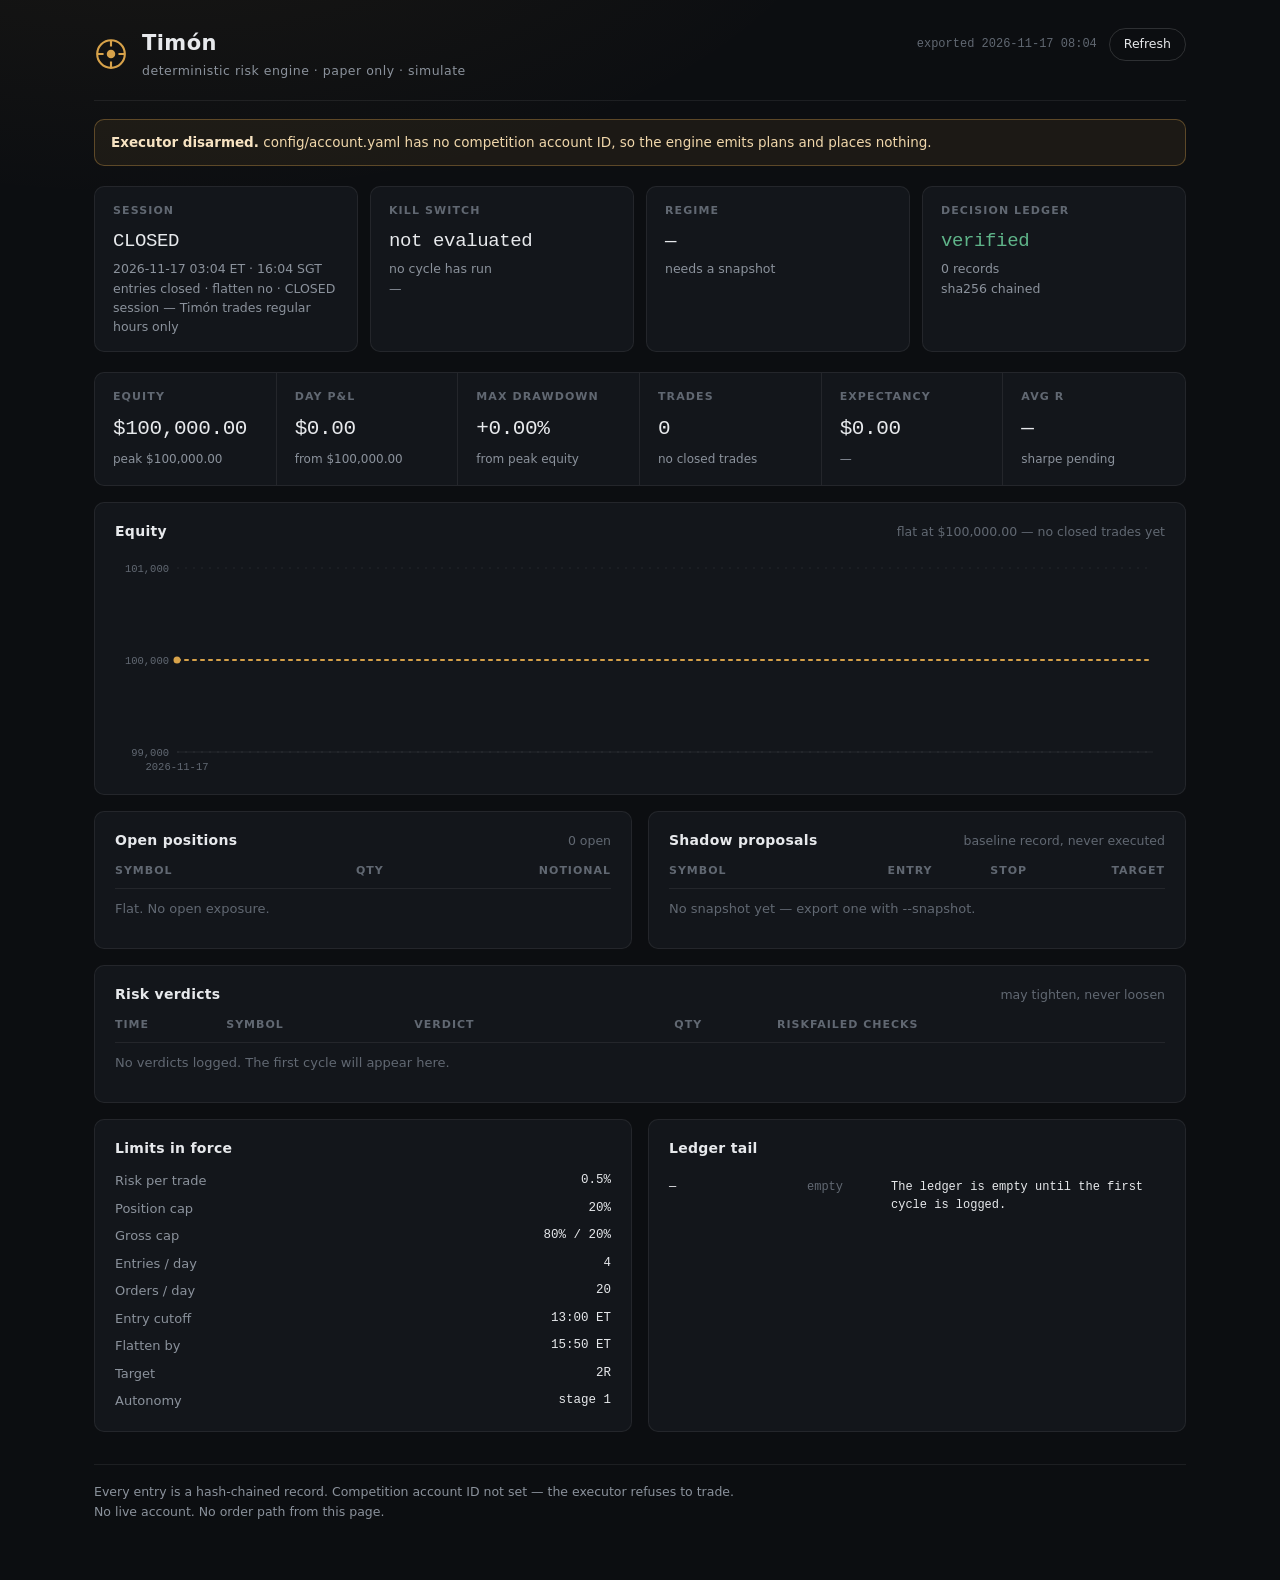
==== dashboard/index.html @ 1ca53831 "feat(dashboard): static ledger dashboard and export pipeline Read-only page over logs/decisions.json" ====
<!DOCTYPE html>
<html lang="en">
<head>
  <meta charset="utf-8">
  <meta name="viewport" content="width=device-width, initial-scale=1">
  <title>Timón · paper trading</title>
  <meta name="description" content="Deterministic risk engine and AI paper-trading agent team. Every order traces back to a logged verdict.">
  <link rel="icon" href="data:image/svg+xml,%3Csvg xmlns='http://www.w3.org/2000/svg' viewBox='0 0 32 32'%3E%3Ccircle cx='16' cy='16' r='13' fill='none' stroke='%23d7a24a' stroke-width='2'/%3E%3Ccircle cx='16' cy='16' r='4' fill='%23d7a24a'/%3E%3Cg stroke='%23d7a24a' stroke-width='2'%3E%3Cpath d='M16 3v6M16 23v6M3 16h6M23 16h6'/%3E%3C/g%3E%3C/svg%3E">
  <link rel="stylesheet" href="./styles.css">
</head>
<body>
  <header class="top">
    <div class="brand">
      <svg class="mark" viewBox="0 0 32 32" aria-hidden="true">
        <circle cx="16" cy="16" r="13" fill="none" stroke="currentColor" stroke-width="2"/>
        <circle cx="16" cy="16" r="4" fill="currentColor"/>
        <g stroke="currentColor" stroke-width="2">
          <path d="M16 3v6M16 23v6M3 16h6M23 16h6"/>
        </g>
      </svg>
      <div>
        <h1>Timón</h1>
        <p class="tagline">deterministic risk engine · paper only · SIMULATE</p>
      </div>
    </div>
    <div class="top-right">
      <span class="stamp" id="generated">—</span>
      <button class="refresh" id="refresh" type="button">Refresh</button>
    </div>
  </header>

  <div class="banner" id="disarmed" hidden>
    <strong>Executor disarmed.</strong>
    <span id="disarmed-reason"></span>
  </div>

  <section class="status" aria-label="Cycle status">
    <article class="tile">
      <h2>Session</h2>
      <p class="value" id="session-name">—</p>
      <p class="sub" id="session-clock">—</p>
      <p class="sub" id="session-rules">—</p>
    </article>
    <article class="tile">
      <h2>Kill switch</h2>
      <p class="value" id="kill-action">—</p>
      <p class="sub" id="kill-reasons">—</p>
      <p class="sub" id="kill-levels">—</p>
    </article>
    <article class="tile">
      <h2>Regime</h2>
      <p class="value" id="regime-name">—</p>
      <p class="sub" id="regime-evidence">—</p>
    </article>
    <article class="tile">
      <h2>Decision ledger</h2>
      <p class="value" id="ledger-state">—</p>
      <p class="sub" id="ledger-count">—</p>
      <p class="sub" id="ledger-hash">sha256 chained</p>
    </article>
  </section>

  <section class="kpis" aria-label="Performance">
    <div class="kpi"><h3>Equity</h3><p id="kpi-equity">—</p><span id="kpi-equity-sub">—</span></div>
    <div class="kpi"><h3>Day P&amp;L</h3><p id="kpi-day">—</p><span id="kpi-day-sub">—</span></div>
    <div class="kpi"><h3>Max drawdown</h3><p id="kpi-dd">—</p><span>from peak equity</span></div>
    <div class="kpi"><h3>Trades</h3><p id="kpi-trades">—</p><span id="kpi-winrate">—</span></div>
    <div class="kpi"><h3>Expectancy</h3><p id="kpi-exp">—</p><span id="kpi-avgwin">—</span></div>
    <div class="kpi"><h3>Avg R</h3><p id="kpi-r">—</p><span id="kpi-sharpe">—</span></div>
  </section>

  <section class="panel chart-panel" aria-labelledby="chart-title">
    <div class="panel-head">
      <h2 id="chart-title">Equity</h2>
      <p class="panel-note" id="chart-note"></p>
    </div>
    <div id="chart" class="chart"></div>
  </section>

  <div class="grid">
    <section class="panel" aria-labelledby="positions-title">
      <div class="panel-head">
        <h2 id="positions-title">Open positions</h2>
        <p class="panel-note" id="positions-note"></p>
      </div>
      <div class="table-wrap">
      <table>
        <thead><tr><th scope="col">Symbol</th><th scope="col" class="num">Qty</th><th scope="col" class="num">Notional</th></tr></thead>
        <tbody id="positions"></tbody>
      </table>
      </div>
    </section>

    <section class="panel" aria-labelledby="proposals-title">
      <div class="panel-head">
        <h2 id="proposals-title">Shadow proposals</h2>
        <p class="panel-note">baseline record, never executed</p>
      </div>
      <div class="table-wrap">
      <table>
        <thead><tr><th scope="col">Symbol</th><th scope="col" class="num">Entry</th><th scope="col" class="num">Stop</th><th scope="col" class="num">Target</th></tr></thead>
        <tbody id="proposals"></tbody>
      </table>
      </div>
    </section>
  </div>

  <section class="panel" aria-labelledby="verdicts-title">
    <div class="panel-head">
      <h2 id="verdicts-title">Risk verdicts</h2>
      <p class="panel-note">may tighten, never loosen</p>
    </div>
    <div class="table-wrap">
    <table class="wide">
      <thead>
        <tr><th scope="col">Time</th><th scope="col">Symbol</th><th scope="col">Verdict</th><th scope="col" class="num">Qty</th><th scope="col" class="num">Risk</th><th scope="col">Failed checks</th></tr>
      </thead>
      <tbody id="verdicts"></tbody>
    </table>
    </div>
  </section>

  <div class="grid">
    <section class="panel" aria-labelledby="limits-title">
      <div class="panel-head"><h2 id="limits-title">Limits in force</h2></div>
      <dl class="limits" id="limits"></dl>
    </section>

    <section class="panel" aria-labelledby="recent-title">
      <div class="panel-head"><h2 id="recent-title">Ledger tail</h2></div>
      <ol class="log" id="recent"></ol>
    </section>
  </div>

  <footer>
    <p>Every entry is a hash-chained record. <span id="footer-account">—</span></p>
    <p class="muted">No live account. No order path from this page.</p>
  </footer>

  <script src="./app.js" defer></script>
</body>
</html>
---- dashboard/styles.css ----
:root {
  color-scheme: dark;
  --bg: #0c0e11;
  --panel: #13161b;
  --panel-2: #171b21;
  --line: rgba(255, 255, 255, 0.07);
  --line-strong: rgba(255, 255, 255, 0.14);
  --text: #e7e9ec;
  --muted: #8b929c;
  --dim: #616872;
  --brass: #d7a24a;
  --up: #5fb489;
  --down: #cf7070;
  --warn: #d7a24a;
  --radius: 10px;
  --mono: ui-monospace, "SF Mono", "JetBrains Mono", Menlo, monospace;
  --sans: -apple-system, BlinkMacSystemFont, "Segoe UI", Inter, system-ui, sans-serif;
}

* { box-sizing: border-box; }

html, body { margin: 0; }

body {
  background:
    radial-gradient(1200px 600px at 12% -10%, rgba(215, 162, 74, 0.07), transparent 60%),
    var(--bg);
  color: var(--text);
  font-family: var(--sans);
  font-size: 15px;
  line-height: 1.5;
  padding: 28px clamp(16px, 4vw, 44px) 56px;
  max-width: 1180px;
  margin: 0 auto;
  -webkit-font-smoothing: antialiased;
}

h1, h2, h3 { margin: 0; font-weight: 600; letter-spacing: -0.01em; }

.top {
  display: flex;
  align-items: flex-start;
  justify-content: space-between;
  gap: 20px;
  padding-bottom: 20px;
  border-bottom: 1px solid var(--line);
}

.brand { display: flex; gap: 14px; align-items: center; }
.mark { width: 34px; height: 34px; color: var(--brass); flex: none; }
.brand h1 { font-size: 21px; letter-spacing: 0.02em; }
.tagline { margin: 2px 0 0; color: var(--muted); font-size: 12.5px; letter-spacing: 0.04em; text-transform: lowercase; }

.top-right { display: flex; align-items: center; gap: 12px; }
.stamp { color: var(--dim); font-family: var(--mono); font-size: 12px; }

.refresh {
  appearance: none;
  background: transparent;
  border: 1px solid var(--line-strong);
  color: var(--text);
  border-radius: 999px;
  padding: 6px 14px;
  font: inherit;
  font-size: 12.5px;
  cursor: pointer;
  transition: border-color 160ms ease, background 160ms ease;
}
.refresh:hover { border-color: var(--brass); background: rgba(215, 162, 74, 0.08); }
.refresh:focus-visible { outline: 2px solid var(--brass); outline-offset: 2px; }

.banner {
  margin-top: 18px;
  border: 1px solid rgba(215, 162, 74, 0.35);
  background: rgba(215, 162, 74, 0.08);
  border-radius: var(--radius);
  padding: 12px 16px;
  font-size: 13.5px;
  color: #f0d7ab;
}
.banner strong { color: #f7e3c2; }

.status {
  display: grid;
  grid-template-columns: repeat(auto-fit, minmax(min(230px, 100%), 1fr));
  gap: 12px;
  margin-top: 20px;
}

.tile {
  background: var(--panel);
  border: 1px solid var(--line);
  border-radius: var(--radius);
  padding: 16px 18px 14px;
}
.tile h2 {
  font-size: 11px;
  letter-spacing: 0.1em;
  text-transform: uppercase;
  color: var(--dim);
  font-weight: 600;
}
.tile .value {
  margin: 8px 0 4px;
  font-family: var(--mono);
  font-size: 19px;
  letter-spacing: -0.02em;
}
.tile .sub { margin: 2px 0 0; color: var(--muted); font-size: 12.5px; }

.kpis {
  display: grid;
  grid-template-columns: repeat(auto-fit, minmax(min(150px, 100%), 1fr));
  gap: 0;
  margin-top: 20px;
  border: 1px solid var(--line);
  border-radius: var(--radius);
  overflow: hidden;
  background: var(--panel);
}
.kpi { padding: 16px 18px; border-right: 1px solid var(--line); }
.kpi:last-child { border-right: 0; }
.kpi h3 {
  font-size: 11px;
  letter-spacing: 0.1em;
  text-transform: uppercase;
  color: var(--dim);
  font-weight: 600;
}
.kpi p {
  margin: 8px 0 2px;
  font-family: var(--mono);
  font-size: 21px;
  font-variant-numeric: tabular-nums;
  letter-spacing: -0.02em;
}
.kpi span { color: var(--muted); font-size: 12px; }

.panel {
  background: var(--panel);
  border: 1px solid var(--line);
  border-radius: var(--radius);
  padding: 18px 20px 20px;
  margin-top: 16px;
}
.panel-head {
  display: flex;
  align-items: baseline;
  justify-content: space-between;
  gap: 12px;
  margin-bottom: 12px;
}
.panel-head h2 { font-size: 14px; letter-spacing: 0.02em; }
.panel-note { margin: 0; color: var(--dim); font-size: 12.5px; }

.grid {
  display: grid;
  grid-template-columns: repeat(auto-fit, minmax(min(340px, 100%), 1fr));
  gap: 16px;
}
.grid .panel { margin-top: 16px; }

.chart { width: 100%; height: 220px; }
.chart svg { display: block; width: 100%; height: 100%; overflow: visible; }
.chart .axis { stroke: var(--line); stroke-width: 1; }
.chart .gridline { stroke: var(--line); stroke-dasharray: 2 6; }
.chart .line { fill: none; stroke: var(--brass); stroke-width: 2; stroke-linejoin: round; stroke-linecap: round; }
.chart .area { fill: url(#fill); }
.chart .dot { fill: var(--brass); }
.chart text { fill: var(--dim); font-family: var(--mono); font-size: 10.5px; }

.table-wrap { overflow-x: auto; -webkit-overflow-scrolling: touch; }
.table-wrap table.wide { min-width: 540px; }

table { width: 100%; border-collapse: collapse; font-size: 13.5px; }
thead th {
  text-align: left;
  font-size: 11px;
  letter-spacing: 0.09em;
  text-transform: uppercase;
  color: var(--dim);
  font-weight: 600;
  padding: 0 0 8px;
  border-bottom: 1px solid var(--line);
}
tbody td { padding: 10px 0; border-bottom: 1px solid var(--line); font-family: var(--mono); font-size: 12.5px; }
tbody tr:last-child td { border-bottom: 0; }
.num { text-align: right; font-variant-numeric: tabular-nums; }
td .sym { color: var(--text); font-family: var(--sans); font-weight: 600; letter-spacing: 0.02em; }
td.empty, .empty { color: var(--dim); font-family: var(--sans); font-size: 13px; }

.pill {
  display: inline-block;
  padding: 2px 9px;
  border-radius: 999px;
  font-family: var(--sans);
  font-size: 11.5px;
  letter-spacing: 0.03em;
  border: 1px solid var(--line-strong);
  color: var(--text);
}
.pill.ok { color: var(--up); border-color: rgba(95, 180, 137, 0.4); background: rgba(95, 180, 137, 0.08); }
.pill.bad { color: var(--down); border-color: rgba(207, 112, 112, 0.4); background: rgba(207, 112, 112, 0.08); }
.pill.warn { color: var(--warn); border-color: rgba(215, 162, 74, 0.4); background: rgba(215, 162, 74, 0.08); }

.up { color: var(--up); }
.down { color: var(--down); }
.muted { color: var(--muted); }

.limits { display: grid; grid-template-columns: 1fr auto; gap: 8px 16px; margin: 0; font-size: 13px; }
.limits dt { color: var(--muted); }
.limits dd { margin: 0; text-align: right; font-family: var(--mono); font-size: 12.5px; }

.log { list-style: none; margin: 0; padding: 0; font-family: var(--mono); font-size: 12px; }
.log li {
  display: grid;
  grid-template-columns: 128px 74px 1fr;
  gap: 10px;
  padding: 7px 0;
  border-bottom: 1px solid var(--line);
  color: var(--muted);
}
.log li:last-child { border-bottom: 0; }
.log li:first-child { color: var(--text); }
.log .type { color: var(--dim); }

footer {
  margin-top: 32px;
  padding-top: 16px;
  border-top: 1px solid var(--line);
  color: var(--muted);
  font-size: 12.5px;
}
footer p { margin: 2px 0; }

@media (max-width: 640px) {
  body { padding-top: 20px; }
  .top { flex-direction: column; align-items: flex-start; }
  .kpi { border-right: 0; border-bottom: 1px solid var(--line); }
  .kpi:last-child { border-bottom: 0; }
  .log li { grid-template-columns: 96px 1fr; }
  .log .type { display: none; }
}

@media (prefers-reduced-motion: reduce) {
  * { animation: none !important; transition: none !important; }
}
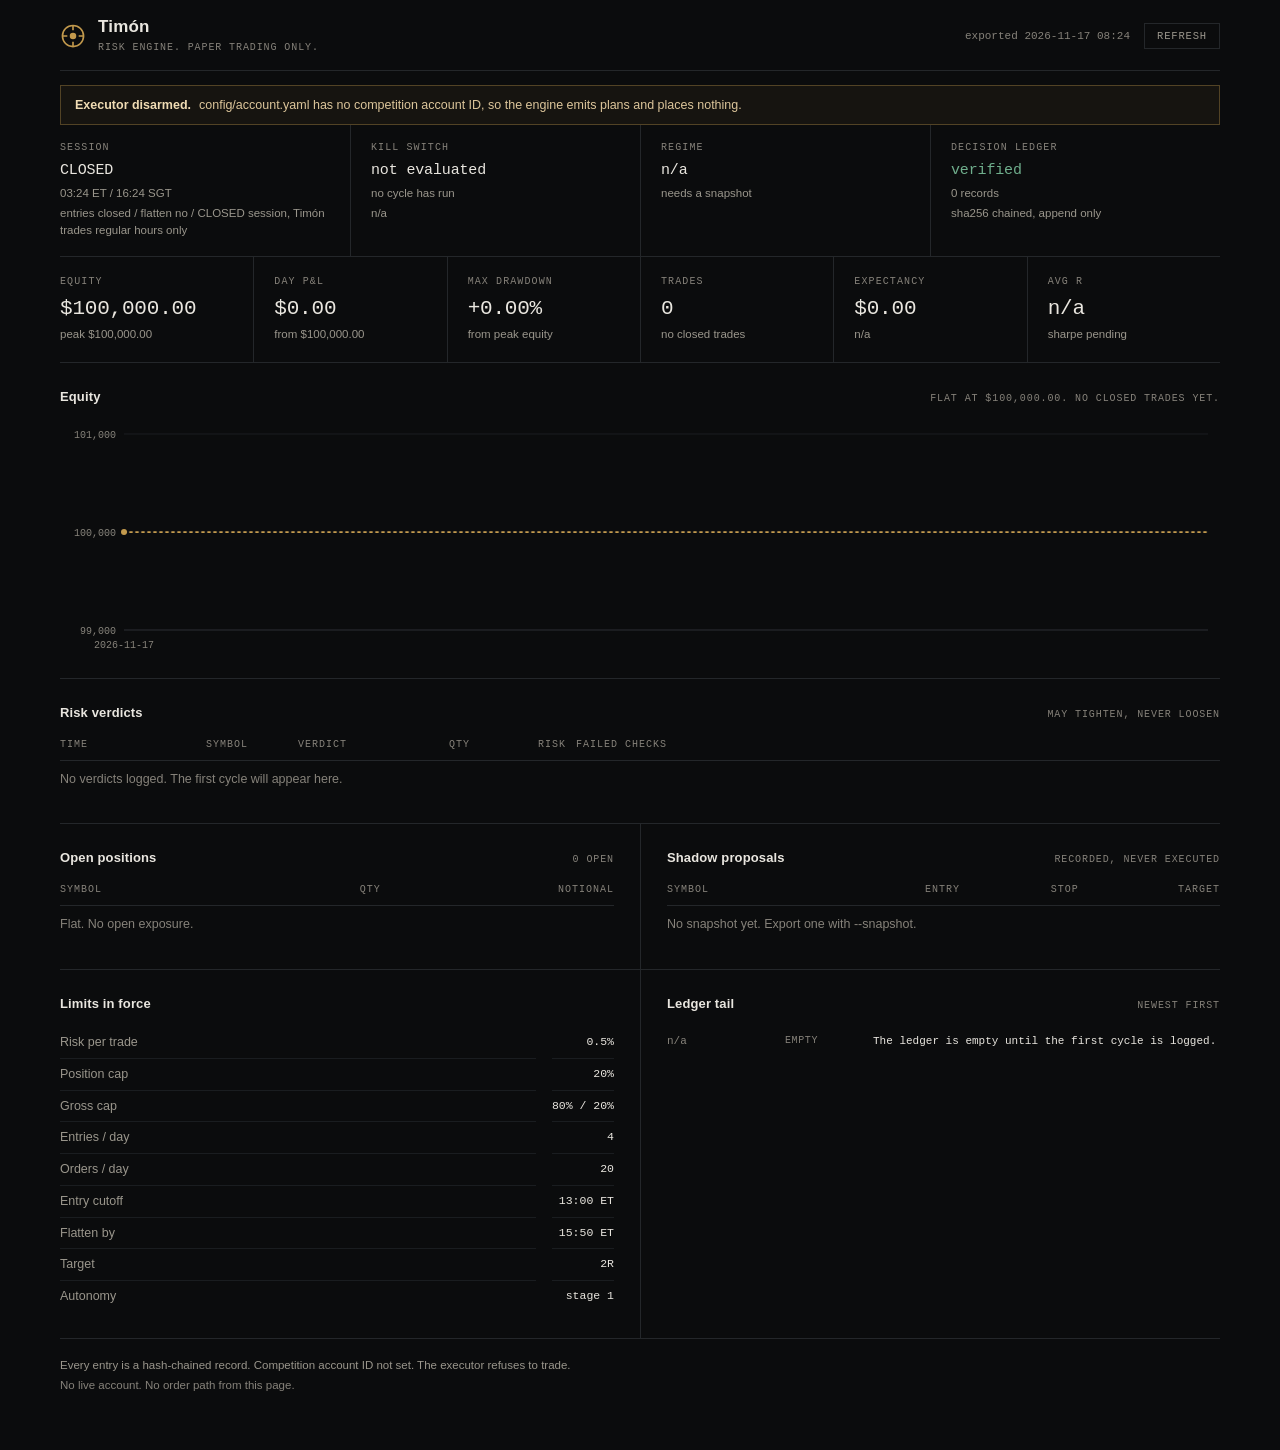
==== commit deb819d2: "feat(dashboard): instrument-panel redesign and Vercel deploy Ruled sections instead of cards, mono n" ====
--- a/dashboard/index.html
+++ b/dashboard/index.html
@@ -3,13 +3,14 @@
 <head>
   <meta charset="utf-8">
   <meta name="viewport" content="width=device-width, initial-scale=1">
+  <meta name="theme-color" content="#0b0c0d">
   <title>Timón · paper trading</title>
   <meta name="description" content="Deterministic risk engine and AI paper-trading agent team. Every order traces back to a logged verdict.">
-  <link rel="icon" href="data:image/svg+xml,%3Csvg xmlns='http://www.w3.org/2000/svg' viewBox='0 0 32 32'%3E%3Ccircle cx='16' cy='16' r='13' fill='none' stroke='%23d7a24a' stroke-width='2'/%3E%3Ccircle cx='16' cy='16' r='4' fill='%23d7a24a'/%3E%3Cg stroke='%23d7a24a' stroke-width='2'%3E%3Cpath d='M16 3v6M16 23v6M3 16h6M23 16h6'/%3E%3C/g%3E%3C/svg%3E">
+  <link rel="icon" href="data:image/svg+xml,%3Csvg xmlns='http://www.w3.org/2000/svg' viewBox='0 0 32 32'%3E%3Ccircle cx='16' cy='16' r='13' fill='none' stroke='%23c39a4d' stroke-width='2'/%3E%3Ccircle cx='16' cy='16' r='4' fill='%23c39a4d'/%3E%3Cg stroke='%23c39a4d' stroke-width='2'%3E%3Cpath d='M16 3v6M16 23v6M3 16h6M23 16h6'/%3E%3C/g%3E%3C/svg%3E">
   <link rel="stylesheet" href="./styles.css">
 </head>
 <body>
-  <header class="top">
+  <header class="bar">
     <div class="brand">
       <svg class="mark" viewBox="0 0 32 32" aria-hidden="true">
         <circle cx="16" cy="16" r="13" fill="none" stroke="currentColor" stroke-width="2"/>
@@ -20,121 +21,128 @@
       </svg>
       <div>
         <h1>Timón</h1>
-        <p class="tagline">deterministic risk engine · paper only · SIMULATE</p>
+        <p class="sub">Risk engine. Paper trading only.</p>
       </div>
     </div>
-    <div class="top-right">
-      <span class="stamp" id="generated">—</span>
-      <button class="refresh" id="refresh" type="button">Refresh</button>
+    <div class="bar-right">
+      <span class="stamp" id="generated">loading</span>
+      <button class="btn" id="refresh" type="button">Refresh</button>
     </div>
   </header>
 
-  <div class="banner" id="disarmed" hidden>
+  <div class="notice bad" id="error" role="alert" hidden>
+    <span id="error-text"></span>
+    <button class="btn small" id="retry" type="button">Retry</button>
+  </div>
+
+  <div class="notice" id="disarmed" hidden>
     <strong>Executor disarmed.</strong>
     <span id="disarmed-reason"></span>
   </div>
 
-  <section class="status" aria-label="Cycle status">
-    <article class="tile">
-      <h2>Session</h2>
-      <p class="value" id="session-name">—</p>
-      <p class="sub" id="session-clock">—</p>
-      <p class="sub" id="session-rules">—</p>
-    </article>
-    <article class="tile">
-      <h2>Kill switch</h2>
-      <p class="value" id="kill-action">—</p>
-      <p class="sub" id="kill-reasons">—</p>
-      <p class="sub" id="kill-levels">—</p>
-    </article>
-    <article class="tile">
-      <h2>Regime</h2>
-      <p class="value" id="regime-name">—</p>
-      <p class="sub" id="regime-evidence">—</p>
-    </article>
-    <article class="tile">
-      <h2>Decision ledger</h2>
-      <p class="value" id="ledger-state">—</p>
-      <p class="sub" id="ledger-count">—</p>
-      <p class="sub" id="ledger-hash">sha256 chained</p>
-    </article>
-  </section>
-
-  <section class="kpis" aria-label="Performance">
-    <div class="kpi"><h3>Equity</h3><p id="kpi-equity">—</p><span id="kpi-equity-sub">—</span></div>
-    <div class="kpi"><h3>Day P&amp;L</h3><p id="kpi-day">—</p><span id="kpi-day-sub">—</span></div>
-    <div class="kpi"><h3>Max drawdown</h3><p id="kpi-dd">—</p><span>from peak equity</span></div>
-    <div class="kpi"><h3>Trades</h3><p id="kpi-trades">—</p><span id="kpi-winrate">—</span></div>
-    <div class="kpi"><h3>Expectancy</h3><p id="kpi-exp">—</p><span id="kpi-avgwin">—</span></div>
-    <div class="kpi"><h3>Avg R</h3><p id="kpi-r">—</p><span id="kpi-sharpe">—</span></div>
-  </section>
-
-  <section class="panel chart-panel" aria-labelledby="chart-title">
-    <div class="panel-head">
-      <h2 id="chart-title">Equity</h2>
-      <p class="panel-note" id="chart-note"></p>
-    </div>
-    <div id="chart" class="chart"></div>
-  </section>
-
-  <div class="grid">
-    <section class="panel" aria-labelledby="positions-title">
-      <div class="panel-head">
-        <h2 id="positions-title">Open positions</h2>
-        <p class="panel-note" id="positions-note"></p>
+  <main>
+    <section class="strip" aria-label="Cycle state">
+      <div class="cell">
+        <p class="lbl">Session</p>
+        <p class="val" id="session-name">n/a</p>
+        <p class="sub" id="session-clock">n/a</p>
+        <p class="sub" id="session-rules">n/a</p>
       </div>
-      <div class="table-wrap">
-      <table>
-        <thead><tr><th scope="col">Symbol</th><th scope="col" class="num">Qty</th><th scope="col" class="num">Notional</th></tr></thead>
-        <tbody id="positions"></tbody>
-      </table>
+      <div class="cell">
+        <p class="lbl">Kill switch</p>
+        <p class="val" id="kill-action">n/a</p>
+        <p class="sub" id="kill-reasons">n/a</p>
+        <p class="sub" id="kill-levels">n/a</p>
+      </div>
+      <div class="cell">
+        <p class="lbl">Regime</p>
+        <p class="val" id="regime-name">n/a</p>
+        <p class="sub" id="regime-evidence">n/a</p>
+      </div>
+      <div class="cell">
+        <p class="lbl">Decision ledger</p>
+        <p class="val" id="ledger-state">n/a</p>
+        <p class="sub" id="ledger-count">n/a</p>
+        <p class="sub">sha256 chained, append only</p>
       </div>
     </section>
 
-    <section class="panel" aria-labelledby="proposals-title">
-      <div class="panel-head">
-        <h2 id="proposals-title">Shadow proposals</h2>
-        <p class="panel-note">baseline record, never executed</p>
+    <section class="strip kpis" aria-label="Performance">
+      <div class="cell"><p class="lbl">Equity</p><p class="val big" id="kpi-equity">n/a</p><span class="sub" id="kpi-equity-sub">n/a</span></div>
+      <div class="cell"><p class="lbl">Day P&amp;L</p><p class="val big" id="kpi-day">n/a</p><span class="sub" id="kpi-day-sub">n/a</span></div>
+      <div class="cell"><p class="lbl">Max drawdown</p><p class="val big" id="kpi-dd">n/a</p><span class="sub">from peak equity</span></div>
+      <div class="cell"><p class="lbl">Trades</p><p class="val big" id="kpi-trades">n/a</p><span class="sub" id="kpi-winrate">n/a</span></div>
+      <div class="cell"><p class="lbl">Expectancy</p><p class="val big" id="kpi-exp">n/a</p><span class="sub" id="kpi-avgwin">n/a</span></div>
+      <div class="cell"><p class="lbl">Avg R</p><p class="val big" id="kpi-r">n/a</p><span class="sub" id="kpi-sharpe">n/a</span></div>
+    </section>
+
+    <section class="block" aria-labelledby="chart-title">
+      <div class="head">
+        <h2 id="chart-title">Equity</h2>
+        <p class="note" id="chart-note"></p>
+      </div>
+      <div id="chart" class="chart"></div>
+    </section>
+
+    <section class="block" aria-labelledby="verdicts-title">
+      <div class="head">
+        <h2 id="verdicts-title">Risk verdicts</h2>
+        <p class="note">may tighten, never loosen</p>
       </div>
       <div class="table-wrap">
-      <table>
-        <thead><tr><th scope="col">Symbol</th><th scope="col" class="num">Entry</th><th scope="col" class="num">Stop</th><th scope="col" class="num">Target</th></tr></thead>
-        <tbody id="proposals"></tbody>
-      </table>
+        <table class="wide">
+          <thead>
+            <tr><th scope="col">Time</th><th scope="col">Symbol</th><th scope="col">Verdict</th><th scope="col" class="num">Qty</th><th scope="col" class="num">Risk</th><th scope="col">Failed checks</th></tr>
+          </thead>
+          <tbody id="verdicts"></tbody>
+        </table>
       </div>
     </section>
-  </div>
 
-  <section class="panel" aria-labelledby="verdicts-title">
-    <div class="panel-head">
-      <h2 id="verdicts-title">Risk verdicts</h2>
-      <p class="panel-note">may tighten, never loosen</p>
+    <div class="pair">
+      <section aria-labelledby="positions-title">
+        <div class="head">
+          <h2 id="positions-title">Open positions</h2>
+          <p class="note" id="positions-note"></p>
+        </div>
+        <div class="table-wrap">
+          <table>
+            <thead><tr><th scope="col">Symbol</th><th scope="col" class="num">Qty</th><th scope="col" class="num">Notional</th></tr></thead>
+            <tbody id="positions"></tbody>
+          </table>
+        </div>
+      </section>
+
+      <section aria-labelledby="proposals-title">
+        <div class="head">
+          <h2 id="proposals-title">Shadow proposals</h2>
+          <p class="note">recorded, never executed</p>
+        </div>
+        <div class="table-wrap">
+          <table>
+            <thead><tr><th scope="col">Symbol</th><th scope="col" class="num">Entry</th><th scope="col" class="num">Stop</th><th scope="col" class="num">Target</th></tr></thead>
+            <tbody id="proposals"></tbody>
+          </table>
+        </div>
+      </section>
     </div>
-    <div class="table-wrap">
-    <table class="wide">
-      <thead>
-        <tr><th scope="col">Time</th><th scope="col">Symbol</th><th scope="col">Verdict</th><th scope="col" class="num">Qty</th><th scope="col" class="num">Risk</th><th scope="col">Failed checks</th></tr>
-      </thead>
-      <tbody id="verdicts"></tbody>
-    </table>
+
+    <div class="pair">
+      <section aria-labelledby="limits-title">
+        <div class="head"><h2 id="limits-title">Limits in force</h2></div>
+        <dl class="limits" id="limits"></dl>
+      </section>
+
+      <section aria-labelledby="recent-title">
+        <div class="head"><h2 id="recent-title">Ledger tail</h2><p class="note">newest first</p></div>
+        <ol class="log" id="recent"></ol>
+      </section>
     </div>
-  </section>
-
-  <div class="grid">
-    <section class="panel" aria-labelledby="limits-title">
-      <div class="panel-head"><h2 id="limits-title">Limits in force</h2></div>
-      <dl class="limits" id="limits"></dl>
-    </section>
-
-    <section class="panel" aria-labelledby="recent-title">
-      <div class="panel-head"><h2 id="recent-title">Ledger tail</h2></div>
-      <ol class="log" id="recent"></ol>
-    </section>
-  </div>
+  </main>
 
   <footer>
-    <p>Every entry is a hash-chained record. <span id="footer-account">—</span></p>
-    <p class="muted">No live account. No order path from this page.</p>
+    <p>Every entry is a hash-chained record. <span id="footer-account">n/a</span></p>
+    <p class="faint">No live account. No order path from this page.</p>
   </footer>
 
   <script src="./app.js" defer></script>
--- a/dashboard/styles.css
+++ b/dashboard/styles.css
@@ -1,20 +1,16 @@
 :root {
   color-scheme: dark;
-  --bg: #0c0e11;
-  --panel: #13161b;
-  --panel-2: #171b21;
-  --line: rgba(255, 255, 255, 0.07);
-  --line-strong: rgba(255, 255, 255, 0.14);
-  --text: #e7e9ec;
-  --muted: #8b929c;
-  --dim: #616872;
-  --brass: #d7a24a;
-  --up: #5fb489;
-  --down: #cf7070;
-  --warn: #d7a24a;
-  --radius: 10px;
-  --mono: ui-monospace, "SF Mono", "JetBrains Mono", Menlo, monospace;
-  --sans: -apple-system, BlinkMacSystemFont, "Segoe UI", Inter, system-ui, sans-serif;
+  --bg: #0b0c0d;
+  --ink: #e9e6df;
+  --muted: #9a968c;
+  --faint: #86827a;
+  --rule: #24272a;
+  --rule-soft: #1a1d20;
+  --accent: #c39a4d;
+  --up: #6fae8c;
+  --down: #c57b74;
+  --mono: "SF Mono", ui-monospace, Menlo, Consolas, monospace;
+  --sans: "Helvetica Neue", Helvetica, Arial, system-ui, sans-serif;
 }
 
 * { box-sizing: border-box; }
@@ -22,224 +18,329 @@
 html, body { margin: 0; }
 
 body {
-  background:
-    radial-gradient(1200px 600px at 12% -10%, rgba(215, 162, 74, 0.07), transparent 60%),
-    var(--bg);
-  color: var(--text);
+  background: var(--bg);
+  color: var(--ink);
   font-family: var(--sans);
-  font-size: 15px;
+  font-size: 14px;
   line-height: 1.5;
-  padding: 28px clamp(16px, 4vw, 44px) 56px;
-  max-width: 1180px;
+  max-width: 1240px;
   margin: 0 auto;
+  padding: 0 clamp(14px, 3.2vw, 40px) 56px;
   -webkit-font-smoothing: antialiased;
-}
-
-h1, h2, h3 { margin: 0; font-weight: 600; letter-spacing: -0.01em; }
-
-.top {
+  text-rendering: optimizeLegibility;
+}
+
+h1, h2, h3 { margin: 0; font-weight: 600; letter-spacing: 0; }
+
+p { margin: 0; }
+
+.num, .val, .stamp, .lbl, .note, td, .limits dd { font-variant-numeric: tabular-nums; }
+
+/* header */
+
+.bar {
   display: flex;
-  align-items: flex-start;
+  align-items: center;
   justify-content: space-between;
   gap: 20px;
-  padding-bottom: 20px;
-  border-bottom: 1px solid var(--line);
-}
-
-.brand { display: flex; gap: 14px; align-items: center; }
-.mark { width: 34px; height: 34px; color: var(--brass); flex: none; }
-.brand h1 { font-size: 21px; letter-spacing: 0.02em; }
-.tagline { margin: 2px 0 0; color: var(--muted); font-size: 12.5px; letter-spacing: 0.04em; text-transform: lowercase; }
-
-.top-right { display: flex; align-items: center; gap: 12px; }
-.stamp { color: var(--dim); font-family: var(--mono); font-size: 12px; }
-
-.refresh {
+  padding: 18px 0 15px;
+  border-bottom: 1px solid var(--rule);
+}
+
+.brand { display: flex; gap: 12px; align-items: center; min-width: 0; }
+.brand > div { min-width: 0; }
+.mark { width: 26px; height: 26px; color: var(--accent); flex: none; }
+.brand h1 { font-size: 17px; letter-spacing: 0.01em; line-height: 1.1; }
+.bar .sub {
+  margin-top: 3px;
+  font-family: var(--mono);
+  font-size: 10px;
+  letter-spacing: 0.09em;
+  text-transform: uppercase;
+  color: var(--faint);
+  white-space: nowrap;
+  overflow: hidden;
+  text-overflow: ellipsis;
+}
+
+.bar-right { display: flex; align-items: center; gap: 14px; flex: none; }
+.stamp { color: var(--faint); font-family: var(--mono); font-size: 11px; }
+
+.btn {
   appearance: none;
   background: transparent;
-  border: 1px solid var(--line-strong);
-  color: var(--text);
-  border-radius: 999px;
-  padding: 6px 14px;
-  font: inherit;
+  border: 1px solid var(--rule);
+  border-radius: 0;
+  color: var(--muted);
+  font-family: var(--mono);
+  font-size: 10.5px;
+  letter-spacing: 0.08em;
+  text-transform: uppercase;
+  padding: 6px 12px;
+  cursor: pointer;
+  transition: border-color 140ms ease, color 140ms ease;
+}
+.btn:hover { border-color: var(--accent); color: var(--ink); }
+.btn:active { transform: translateY(1px); }
+.btn:focus-visible { outline: 2px solid var(--accent); outline-offset: 2px; }
+.btn.small { padding: 3px 9px; font-size: 10px; }
+
+.notice {
+  display: flex;
+  align-items: baseline;
+  gap: 8px;
+  flex-wrap: wrap;
+  margin-top: 14px;
+  padding: 10px 14px;
+  border: 1px solid rgba(195, 154, 77, 0.35);
+  background: rgba(195, 154, 77, 0.06);
+  color: #ddc69b;
   font-size: 12.5px;
-  cursor: pointer;
-  transition: border-color 160ms ease, background 160ms ease;
-}
-.refresh:hover { border-color: var(--brass); background: rgba(215, 162, 74, 0.08); }
-.refresh:focus-visible { outline: 2px solid var(--brass); outline-offset: 2px; }
-
-.banner {
-  margin-top: 18px;
-  border: 1px solid rgba(215, 162, 74, 0.35);
-  background: rgba(215, 162, 74, 0.08);
-  border-radius: var(--radius);
-  padding: 12px 16px;
-  font-size: 13.5px;
-  color: #f0d7ab;
-}
-.banner strong { color: #f7e3c2; }
-
-.status {
+  line-height: 1.45;
+}
+.notice strong { color: #f0dcb4; font-weight: 600; }
+.notice.bad { border-color: rgba(197, 123, 116, 0.45); background: rgba(197, 123, 116, 0.07); color: #e4b3ae; }
+.notice[hidden] { display: none; }
+
+/* ruled strips */
+
+.strip {
   display: grid;
-  grid-template-columns: repeat(auto-fit, minmax(min(230px, 100%), 1fr));
-  gap: 12px;
-  margin-top: 20px;
-}
-
-.tile {
-  background: var(--panel);
-  border: 1px solid var(--line);
-  border-radius: var(--radius);
-  padding: 16px 18px 14px;
-}
-.tile h2 {
-  font-size: 11px;
-  letter-spacing: 0.1em;
-  text-transform: uppercase;
-  color: var(--dim);
-  font-weight: 600;
-}
-.tile .value {
-  margin: 8px 0 4px;
-  font-family: var(--mono);
-  font-size: 19px;
-  letter-spacing: -0.02em;
-}
-.tile .sub { margin: 2px 0 0; color: var(--muted); font-size: 12.5px; }
-
-.kpis {
-  display: grid;
-  grid-template-columns: repeat(auto-fit, minmax(min(150px, 100%), 1fr));
-  gap: 0;
-  margin-top: 20px;
-  border: 1px solid var(--line);
-  border-radius: var(--radius);
-  overflow: hidden;
-  background: var(--panel);
-}
-.kpi { padding: 16px 18px; border-right: 1px solid var(--line); }
-.kpi:last-child { border-right: 0; }
-.kpi h3 {
-  font-size: 11px;
-  letter-spacing: 0.1em;
-  text-transform: uppercase;
-  color: var(--dim);
-  font-weight: 600;
-}
-.kpi p {
-  margin: 8px 0 2px;
-  font-family: var(--mono);
-  font-size: 21px;
-  font-variant-numeric: tabular-nums;
-  letter-spacing: -0.02em;
-}
-.kpi span { color: var(--muted); font-size: 12px; }
-
-.panel {
-  background: var(--panel);
-  border: 1px solid var(--line);
-  border-radius: var(--radius);
-  padding: 18px 20px 20px;
-  margin-top: 16px;
-}
-.panel-head {
+  grid-template-columns: repeat(4, minmax(0, 1fr));
+  border-bottom: 1px solid var(--rule);
+}
+
+.cell {
+  min-width: 0;
+  padding: 15px 20px 17px;
+  border-left: 1px solid var(--rule);
+}
+.cell:first-child { border-left: 0; padding-left: 0; }
+.cell:last-child { padding-right: 0; }
+
+.lbl {
+  font-family: var(--mono);
+  font-size: 10px;
+  letter-spacing: 0.11em;
+  text-transform: uppercase;
+  color: var(--faint);
+  margin-bottom: 7px;
+}
+
+.val {
+  font-family: var(--mono);
+  font-size: 15px;
+  letter-spacing: -0.01em;
+  color: var(--ink);
+  line-height: 1.25;
+  overflow-wrap: anywhere;
+}
+.val.big { font-size: 21px; }
+
+.strip .sub {
+  display: block;
+  margin-top: 4px;
+  font-family: var(--sans);
+  font-size: 11.5px;
+  line-height: 1.45;
+  color: var(--muted);
+  overflow-wrap: anywhere;
+}
+
+.kpis { grid-template-columns: repeat(6, minmax(0, 1fr)); }
+.kpis .cell { padding-top: 17px; padding-bottom: 19px; }
+
+/* sections */
+
+.block {
+  padding: 24px 0 26px;
+  border-bottom: 1px solid var(--rule);
+}
+
+.head {
   display: flex;
   align-items: baseline;
   justify-content: space-between;
-  gap: 12px;
-  margin-bottom: 12px;
-}
-.panel-head h2 { font-size: 14px; letter-spacing: 0.02em; }
-.panel-note { margin: 0; color: var(--dim); font-size: 12.5px; }
-
-.grid {
+  gap: 16px;
+  margin-bottom: 14px;
+}
+.head h2 { font-size: 13px; letter-spacing: 0.01em; }
+.note {
+  font-family: var(--mono);
+  font-size: 10px;
+  letter-spacing: 0.09em;
+  text-transform: uppercase;
+  color: var(--faint);
+  text-align: right;
+}
+
+.pair {
   display: grid;
-  grid-template-columns: repeat(auto-fit, minmax(min(340px, 100%), 1fr));
-  gap: 16px;
-}
-.grid .panel { margin-top: 16px; }
-
-.chart { width: 100%; height: 220px; }
+  grid-template-columns: repeat(2, minmax(0, 1fr));
+  border-bottom: 1px solid var(--rule);
+}
+.pair > section { min-width: 0; padding: 24px 0 26px; }
+.pair > section:first-child { padding-right: 26px; }
+.pair > section + section { border-left: 1px solid var(--rule); padding-left: 26px; }
+
+/* chart */
+
+.chart { width: 100%; height: 232px; }
 .chart svg { display: block; width: 100%; height: 100%; overflow: visible; }
-.chart .axis { stroke: var(--line); stroke-width: 1; }
-.chart .gridline { stroke: var(--line); stroke-dasharray: 2 6; }
-.chart .line { fill: none; stroke: var(--brass); stroke-width: 2; stroke-linejoin: round; stroke-linecap: round; }
-.chart .area { fill: url(#fill); }
-.chart .dot { fill: var(--brass); }
-.chart text { fill: var(--dim); font-family: var(--mono); font-size: 10.5px; }
+.chart .axis { stroke: var(--rule); stroke-width: 1; }
+.chart .gridline { stroke: var(--rule-soft); stroke-width: 1; }
+.chart .line { fill: none; stroke: var(--accent); stroke-width: 1.75; stroke-linejoin: round; stroke-linecap: round; }
+.chart .area { fill: rgba(195, 154, 77, 0.08); stroke: none; }
+.chart .dot { fill: var(--accent); }
+.chart text { fill: var(--faint); font-family: var(--mono); font-size: 10px; }
+.chart .empty { color: var(--faint); font-size: 13px; padding: 84px 0; text-align: center; }
+
+/* tables */
 
 .table-wrap { overflow-x: auto; -webkit-overflow-scrolling: touch; }
-.table-wrap table.wide { min-width: 540px; }
-
-table { width: 100%; border-collapse: collapse; font-size: 13.5px; }
+.table-wrap table.wide { min-width: 560px; }
+table.wide th:nth-child(1) { width: 146px; }
+table.wide th:nth-child(2) { width: 92px; }
+table.wide th:nth-child(3) { width: 108px; }
+table.wide th:nth-child(4) { width: 74px; }
+table.wide th:nth-child(5) { width: 96px; }
+
+table { width: 100%; border-collapse: collapse; font-size: 12px; }
 thead th {
   text-align: left;
-  font-size: 11px;
-  letter-spacing: 0.09em;
-  text-transform: uppercase;
-  color: var(--dim);
-  font-weight: 600;
-  padding: 0 0 8px;
-  border-bottom: 1px solid var(--line);
-}
-tbody td { padding: 10px 0; border-bottom: 1px solid var(--line); font-family: var(--mono); font-size: 12.5px; }
+  font-family: var(--mono);
+  font-size: 10px;
+  letter-spacing: 0.1em;
+  text-transform: uppercase;
+  color: var(--faint);
+  font-weight: 400;
+  padding: 0 10px 8px 0;
+  border-bottom: 1px solid var(--rule);
+  white-space: nowrap;
+}
+thead th:last-child { padding-right: 0; }
+tbody td {
+  padding: 9px 10px 9px 0;
+  border-bottom: 1px solid var(--rule-soft);
+  font-family: var(--mono);
+  font-size: 11.5px;
+  color: var(--muted);
+  vertical-align: baseline;
+}
+tbody td:last-child { padding-right: 0; }
 tbody tr:last-child td { border-bottom: 0; }
-.num { text-align: right; font-variant-numeric: tabular-nums; }
-td .sym { color: var(--text); font-family: var(--sans); font-weight: 600; letter-spacing: 0.02em; }
-td.empty, .empty { color: var(--dim); font-family: var(--sans); font-size: 13px; }
-
-.pill {
+.num { text-align: right; }
+td .sym { color: var(--ink); font-family: var(--sans); font-size: 12.5px; font-weight: 600; letter-spacing: 0.01em; }
+td.empty, .empty { color: var(--faint); font-family: var(--sans); font-size: 12.5px; }
+
+.tag {
   display: inline-block;
-  padding: 2px 9px;
-  border-radius: 999px;
-  font-family: var(--sans);
-  font-size: 11.5px;
-  letter-spacing: 0.03em;
-  border: 1px solid var(--line-strong);
-  color: var(--text);
-}
-.pill.ok { color: var(--up); border-color: rgba(95, 180, 137, 0.4); background: rgba(95, 180, 137, 0.08); }
-.pill.bad { color: var(--down); border-color: rgba(207, 112, 112, 0.4); background: rgba(207, 112, 112, 0.08); }
-.pill.warn { color: var(--warn); border-color: rgba(215, 162, 74, 0.4); background: rgba(215, 162, 74, 0.08); }
+  border: 1px solid currentColor;
+  border-radius: 0;
+  padding: 1px 6px;
+  font-family: var(--mono);
+  font-size: 9.5px;
+  letter-spacing: 0.07em;
+  line-height: 1.5;
+  color: var(--muted);
+}
+.tag.ok { color: var(--up); }
+.tag.bad { color: var(--down); }
+.tag.warn { color: var(--accent); }
 
 .up { color: var(--up); }
 .down { color: var(--down); }
 .muted { color: var(--muted); }
-
-.limits { display: grid; grid-template-columns: 1fr auto; gap: 8px 16px; margin: 0; font-size: 13px; }
-.limits dt { color: var(--muted); }
-.limits dd { margin: 0; text-align: right; font-family: var(--mono); font-size: 12.5px; }
-
-.log { list-style: none; margin: 0; padding: 0; font-family: var(--mono); font-size: 12px; }
+.faint { color: var(--faint); }
+
+/* limits */
+
+.limits {
+  display: grid;
+  grid-template-columns: minmax(0, 1fr) auto;
+  column-gap: 16px;
+  margin: 0;
+  font-size: 12.5px;
+}
+.limits dt {
+  padding: 6px 0;
+  border-bottom: 1px solid var(--rule-soft);
+  color: var(--muted);
+  min-width: 0;
+}
+.limits dd {
+  margin: 0;
+  padding: 6px 0;
+  border-bottom: 1px solid var(--rule-soft);
+  text-align: right;
+  font-family: var(--mono);
+  font-size: 11.5px;
+  color: var(--ink);
+  white-space: nowrap;
+}
+.limits dt:nth-last-of-type(1), .limits dd:nth-last-of-type(1) { border-bottom: 0; }
+
+/* ledger log */
+
+.log { list-style: none; margin: 0; padding: 0; font-family: var(--mono); font-size: 11px; }
 .log li {
   display: grid;
-  grid-template-columns: 128px 74px 1fr;
+  grid-template-columns: 108px 78px minmax(0, 1fr);
   gap: 10px;
-  padding: 7px 0;
-  border-bottom: 1px solid var(--line);
+  padding: 6px 0;
+  border-bottom: 1px solid var(--rule-soft);
   color: var(--muted);
 }
 .log li:last-child { border-bottom: 0; }
-.log li:first-child { color: var(--text); }
-.log .type { color: var(--dim); }
+.log li > span:first-child { color: var(--faint); }
+.log li:first-child { color: var(--ink); }
+.log .type { color: var(--faint); text-transform: uppercase; font-size: 10px; letter-spacing: 0.06em; }
 
 footer {
-  margin-top: 32px;
-  padding-top: 16px;
-  border-top: 1px solid var(--line);
-  color: var(--muted);
-  font-size: 12.5px;
-}
-footer p { margin: 2px 0; }
-
-@media (max-width: 640px) {
-  body { padding-top: 20px; }
-  .top { flex-direction: column; align-items: flex-start; }
-  .kpi { border-right: 0; border-bottom: 1px solid var(--line); }
-  .kpi:last-child { border-bottom: 0; }
-  .log li { grid-template-columns: 96px 1fr; }
+  padding-top: 18px;
+  color: var(--muted);
+  font-size: 11.5px;
+}
+footer p + p { margin-top: 3px; }
+
+/* mobile */
+
+@media (max-width: 860px) {
+  .kpis { grid-template-columns: repeat(3, minmax(0, 1fr)); }
+  .kpis .cell:nth-child(3n + 1) { border-left: 0; padding-left: 0; }
+  .kpis .cell:nth-child(n + 4) { border-top: 1px solid var(--rule); }
+  .kpis .cell:nth-child(3n) { padding-right: 0; }
+}
+
+@media (max-width: 720px) {
+  .strip { grid-template-columns: repeat(2, minmax(0, 1fr)); }
+  .cell { padding: 14px 16px 16px; }
+  .cell:nth-child(odd) { border-left: 0; padding-left: 0; }
+  .cell:nth-child(even) { padding-right: 0; }
+  .cell:nth-child(n + 3) { border-top: 1px solid var(--rule); }
+  .kpis .cell:nth-child(2n) { padding-right: 0; }
+  .kpis .cell:nth-child(2n + 1) { border-left: 0; padding-left: 0; }
+  .pair { grid-template-columns: 1fr; }
+  .pair > section:first-child { padding-right: 0; }
+  .pair > section + section { border-left: 0; border-top: 1px solid var(--rule); padding-left: 0; }
+  .head { flex-direction: column; align-items: flex-start; gap: 4px; }
+  .note { text-align: left; }
+  .log li { grid-template-columns: 108px minmax(0, 1fr); gap: 8px; }
   .log .type { display: none; }
+  .chart { height: 190px; }
+}
+
+@media (max-width: 460px) {
+  .bar { flex-direction: column; align-items: flex-start; gap: 10px; }
+  .bar-right { width: 100%; justify-content: space-between; }
+  .bar .sub { white-space: normal; }
+  .kpis { grid-template-columns: repeat(2, minmax(0, 1fr)); }
+  .kpis .cell { padding: 13px 14px 15px; }
+  .kpis .cell:nth-child(2n + 1) { border-left: 0; padding-left: 0; }
+  .kpis .cell:nth-child(2n) { padding-right: 0; }
+  .kpis .cell:nth-child(n + 3) { border-top: 1px solid var(--rule); }
+  .kpis .cell:nth-child(3) { padding-left: 0; }
+  .val.big { font-size: 18px; }
 }
 
 @media (prefers-reduced-motion: reduce) {
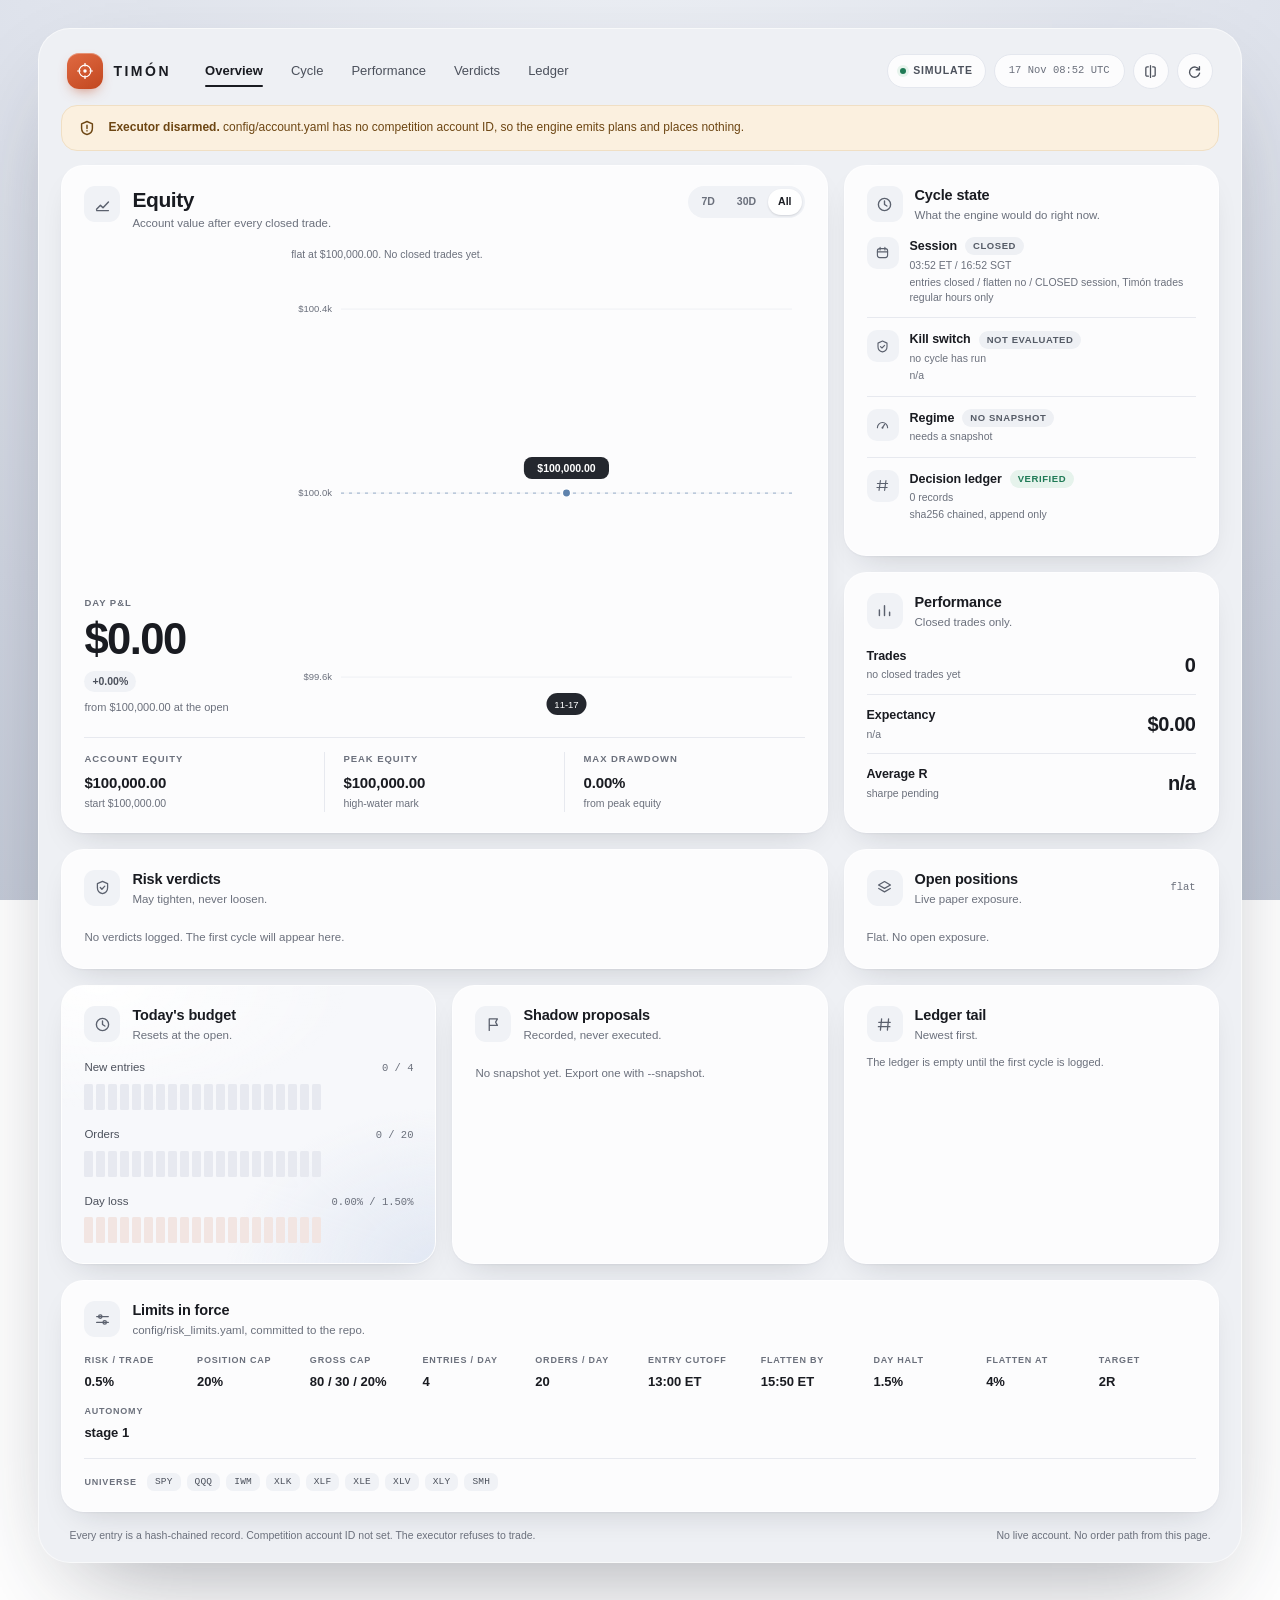
==== commit c37f144d: "feat(dashboard): light card redesign Replace the instrument panel with a quiet light layout: lavende" ====
--- a/dashboard/index.html
+++ b/dashboard/index.html
@@ -3,147 +3,310 @@
 <head>
   <meta charset="utf-8">
   <meta name="viewport" content="width=device-width, initial-scale=1">
-  <meta name="theme-color" content="#0b0c0d">
+  <meta name="theme-color" content="#d3d7e2">
   <title>Timón · paper trading</title>
   <meta name="description" content="Deterministic risk engine and AI paper-trading agent team. Every order traces back to a logged verdict.">
-  <link rel="icon" href="data:image/svg+xml,%3Csvg xmlns='http://www.w3.org/2000/svg' viewBox='0 0 32 32'%3E%3Ccircle cx='16' cy='16' r='13' fill='none' stroke='%23c39a4d' stroke-width='2'/%3E%3Ccircle cx='16' cy='16' r='4' fill='%23c39a4d'/%3E%3Cg stroke='%23c39a4d' stroke-width='2'%3E%3Cpath d='M16 3v6M16 23v6M3 16h6M23 16h6'/%3E%3C/g%3E%3C/svg%3E">
+  <link rel="icon" href="data:image/svg+xml,%3Csvg xmlns='http://www.w3.org/2000/svg' viewBox='0 0 32 32'%3E%3Crect width='32' height='32' rx='9' fill='%23cf5a32'/%3E%3Cg stroke='%23fff' stroke-width='1.8' fill='none'%3E%3Ccircle cx='16' cy='16' r='8.5'/%3E%3Cpath d='M16 4.5v5M16 22.5v5M4.5 16h5M22.5 16h5'/%3E%3C/g%3E%3Ccircle cx='16' cy='16' r='2.5' fill='%23fff'/%3E%3C/svg%3E">
   <link rel="stylesheet" href="./styles.css">
 </head>
 <body>
-  <header class="bar">
-    <div class="brand">
-      <svg class="mark" viewBox="0 0 32 32" aria-hidden="true">
-        <circle cx="16" cy="16" r="13" fill="none" stroke="currentColor" stroke-width="2"/>
-        <circle cx="16" cy="16" r="4" fill="currentColor"/>
-        <g stroke="currentColor" stroke-width="2">
-          <path d="M16 3v6M16 23v6M3 16h6M23 16h6"/>
-        </g>
-      </svg>
-      <div>
-        <h1>Timón</h1>
-        <p class="sub">Risk engine. Paper trading only.</p>
+  <div class="page">
+    <div class="shell">
+      <header class="topbar">
+        <a class="brand" href="./" aria-label="Timón overview">
+          <span class="brand-mark" aria-hidden="true">
+            <svg viewBox="0 0 32 32">
+              <circle cx="16" cy="16" r="8.5" fill="none" stroke="currentColor" stroke-width="1.8"/>
+              <path d="M16 4.5v5M16 22.5v5M4.5 16h5M22.5 16h5" fill="none" stroke="currentColor" stroke-width="1.8"/>
+              <circle cx="16" cy="16" r="2.5" fill="currentColor"/>
+            </svg>
+          </span>
+          <span class="brand-name">Timón</span>
+        </a>
+
+        <nav class="nav" aria-label="Sections">
+          <a href="#equity" class="is-active" aria-current="page">Overview</a>
+          <a href="#cycle">Cycle</a>
+          <a href="#performance">Performance</a>
+          <a href="#verdicts">Verdicts</a>
+          <a href="#ledger">Ledger</a>
+        </nav>
+
+        <div class="topbar-tools">
+          <span class="env-pill"><span class="env-dot" aria-hidden="true"></span>Simulate</span>
+          <span class="stamp" id="generated" aria-live="polite">loading</span>
+          <a class="icon-btn" href="./data.json" target="_blank" rel="noopener" aria-label="Open raw data.json" title="Open raw data.json">
+            <svg viewBox="0 0 20 20" aria-hidden="true"><path d="M7.5 4.5H6A1.5 1.5 0 0 0 4.5 6v8A1.5 1.5 0 0 0 6 15.5h1.5M12.5 4.5H14A1.5 1.5 0 0 1 15.5 6v8a1.5 1.5 0 0 1-1.5 1.5h-1.5M10 3v14" fill="none" stroke="currentColor" stroke-width="1.5" stroke-linecap="round"/></svg>
+          </a>
+          <button class="icon-btn" id="refresh" type="button" aria-label="Refresh data" title="Refresh data">
+            <svg viewBox="0 0 20 20" aria-hidden="true"><path d="M15.5 8A6 6 0 1 0 16 12" fill="none" stroke="currentColor" stroke-width="1.6" stroke-linecap="round"/><path d="M15.8 4.2V8h-3.8" fill="none" stroke="currentColor" stroke-width="1.6" stroke-linecap="round" stroke-linejoin="round"/></svg>
+          </button>
+        </div>
+      </header>
+
+      <div class="notice bad" id="error" role="alert" hidden>
+        <span class="notice-icon" aria-hidden="true">
+          <svg viewBox="0 0 20 20"><circle cx="10" cy="10" r="7.2" fill="none" stroke="currentColor" stroke-width="1.6"/><path d="M10 6v4.5M10 13.4v.2" fill="none" stroke="currentColor" stroke-width="1.7" stroke-linecap="round"/></svg>
+        </span>
+        <p id="error-text"></p>
+        <button class="pill-btn" id="retry" type="button">Retry</button>
       </div>
+
+      <div class="notice warn" id="disarmed" hidden>
+        <span class="notice-icon" aria-hidden="true">
+          <svg viewBox="0 0 20 20"><path d="M10 2.8 16 5.5v4.7c0 3.6-2.5 6.2-6 7-3.5-.8-6-3.4-6-7V5.5z" fill="none" stroke="currentColor" stroke-width="1.6" stroke-linejoin="round"/><path d="M10 7v3.6M10 13.1v.1" fill="none" stroke="currentColor" stroke-width="1.6" stroke-linecap="round"/></svg>
+        </span>
+        <p><strong>Executor disarmed.</strong> <span id="disarmed-reason"></span></p>
+      </div>
+
+      <main class="grid">
+        <section class="card hero" id="equity" aria-labelledby="equity-title">
+          <div class="card-head">
+            <span class="tile" aria-hidden="true">
+              <svg viewBox="0 0 20 20"><path d="M3 15.5 7.6 11l3 2.8L17 7" fill="none" stroke="currentColor" stroke-width="1.7" stroke-linecap="round" stroke-linejoin="round"/><path d="M3 17.2h14" fill="none" stroke="currentColor" stroke-width="1.5" stroke-linecap="round"/></svg>
+            </span>
+            <div class="card-title">
+              <h2 id="equity-title">Equity</h2>
+              <p>Account value after every closed trade.</p>
+            </div>
+            <div class="seg" role="group" aria-label="Chart range">
+              <button type="button" data-range="7" aria-pressed="false">7D</button>
+              <button type="button" data-range="30" aria-pressed="false">30D</button>
+              <button type="button" data-range="all" aria-pressed="true">All</button>
+            </div>
+          </div>
+
+          <div class="hero-body">
+            <div class="hero-figure">
+              <p class="label">Day P&amp;L</p>
+              <p class="figure" id="kpi-day">n/a</p>
+              <p class="figure-sub"><span class="delta" id="kpi-day-pct">n/a</span><span id="kpi-day-sub">n/a</span></p>
+            </div>
+            <div class="hero-chart">
+              <p class="chart-note" id="chart-note"></p>
+              <div id="chart" class="chart"></div>
+            </div>
+          </div>
+
+          <div class="hero-foot">
+            <div class="stat">
+              <p class="label">Account equity</p>
+              <p class="stat-val" id="kpi-equity">n/a</p>
+              <p class="stat-sub" id="kpi-equity-sub">n/a</p>
+            </div>
+            <div class="stat">
+              <p class="label">Peak equity</p>
+              <p class="stat-val" id="kpi-peak">n/a</p>
+              <p class="stat-sub">high-water mark</p>
+            </div>
+            <div class="stat">
+              <p class="label">Max drawdown</p>
+              <p class="stat-val" id="kpi-dd">n/a</p>
+              <p class="stat-sub">from peak equity</p>
+            </div>
+          </div>
+        </section>
+
+        <div class="rail">
+          <section class="card cycle" id="cycle" aria-labelledby="cycle-title">
+            <div class="card-head">
+              <span class="tile" aria-hidden="true">
+                <svg viewBox="0 0 20 20"><circle cx="10" cy="10" r="7.2" fill="none" stroke="currentColor" stroke-width="1.6"/><path d="M10 5.8V10l2.8 1.8" fill="none" stroke="currentColor" stroke-width="1.6" stroke-linecap="round" stroke-linejoin="round"/></svg>
+              </span>
+              <div class="card-title">
+                <h2 id="cycle-title">Cycle state</h2>
+                <p>What the engine would do right now.</p>
+              </div>
+            </div>
+
+            <ul class="rows">
+              <li>
+                <span class="tile sm" aria-hidden="true">
+                  <svg viewBox="0 0 20 20"><rect x="3.2" y="4.8" width="13.6" height="12" rx="3" fill="none" stroke="currentColor" stroke-width="1.5"/><path d="M6.8 3v3.6M13.2 3v3.6M3.2 9.2h13.6" fill="none" stroke="currentColor" stroke-width="1.5" stroke-linecap="round"/></svg>
+                </span>
+                <div class="row-copy">
+                  <div class="row-line"><span class="row-name">Session</span><span class="pill" id="session-name">n/a</span></div>
+                  <p class="row-sub" id="session-clock">n/a</p>
+                  <p class="row-sub" id="session-rules">n/a</p>
+                </div>
+              </li>
+              <li>
+                <span class="tile sm" aria-hidden="true">
+                  <svg viewBox="0 0 20 20"><path d="M10 2.8 16 5.5v4.7c0 3.6-2.5 6.2-6 7-3.5-.8-6-3.4-6-7V5.5z" fill="none" stroke="currentColor" stroke-width="1.5" stroke-linejoin="round"/><path d="M7.3 10.1 9.3 12l3.5-3.6" fill="none" stroke="currentColor" stroke-width="1.5" stroke-linecap="round" stroke-linejoin="round"/></svg>
+                </span>
+                <div class="row-copy">
+                  <div class="row-line"><span class="row-name">Kill switch</span><span class="pill" id="kill-action">n/a</span></div>
+                  <p class="row-sub" id="kill-reasons">n/a</p>
+                  <p class="row-sub" id="kill-levels">n/a</p>
+                </div>
+              </li>
+              <li>
+                <span class="tile sm" aria-hidden="true">
+                  <svg viewBox="0 0 20 20"><path d="M3.2 14.2a6.8 6.8 0 0 1 13.6 0" fill="none" stroke="currentColor" stroke-width="1.5" stroke-linecap="round"/><path d="M10 14.2 12.8 9.8" fill="none" stroke="currentColor" stroke-width="1.5" stroke-linecap="round"/><circle cx="10" cy="14.2" r="1.3" fill="currentColor"/></svg>
+                </span>
+                <div class="row-copy">
+                  <div class="row-line"><span class="row-name">Regime</span><span class="pill" id="regime-name">n/a</span></div>
+                  <p class="row-sub" id="regime-evidence">n/a</p>
+                </div>
+              </li>
+              <li>
+                <span class="tile sm" aria-hidden="true">
+                  <svg viewBox="0 0 20 20"><path d="M7.2 3.4 5.4 16.6M14.6 3.4l-1.8 13.2M3.2 7.4h13.6M2.6 12.6h13.6" fill="none" stroke="currentColor" stroke-width="1.5" stroke-linecap="round"/></svg>
+                </span>
+                <div class="row-copy">
+                  <div class="row-line"><span class="row-name">Decision ledger</span><span class="pill" id="ledger-state">n/a</span></div>
+                  <p class="row-sub" id="ledger-count">n/a</p>
+                  <p class="row-sub">sha256 chained, append only</p>
+                </div>
+              </li>
+            </ul>
+          </section>
+
+          <section class="card perf" id="performance" aria-labelledby="perf-title">
+            <div class="card-head">
+              <span class="tile" aria-hidden="true">
+                <svg viewBox="0 0 20 20"><path d="M4 16V9.5M10 16V4.5M16 16v-4" fill="none" stroke="currentColor" stroke-width="1.7" stroke-linecap="round"/></svg>
+              </span>
+              <div class="card-title">
+                <h2 id="perf-title">Performance</h2>
+                <p>Closed trades only.</p>
+              </div>
+            </div>
+
+            <div class="perf-rows">
+              <div class="perf-row">
+                <div><p class="row-name">Trades</p><p class="row-sub" id="kpi-winrate">n/a</p></div>
+                <p class="perf-val" id="kpi-trades">n/a</p>
+              </div>
+              <div class="perf-row">
+                <div><p class="row-name">Expectancy</p><p class="row-sub" id="kpi-avgwin">n/a</p></div>
+                <p class="perf-val" id="kpi-exp">n/a</p>
+              </div>
+              <div class="perf-row">
+                <div><p class="row-name">Average R</p><p class="row-sub" id="kpi-sharpe">n/a</p></div>
+                <p class="perf-val" id="kpi-r">n/a</p>
+              </div>
+            </div>
+          </section>
+        </div>
+
+        <section class="card verdicts" id="verdicts" aria-labelledby="verdicts-title">
+          <div class="card-head">
+            <span class="tile" aria-hidden="true">
+              <svg viewBox="0 0 20 20"><path d="M10 2.8 16 5.5v4.7c0 3.6-2.5 6.2-6 7-3.5-.8-6-3.4-6-7V5.5z" fill="none" stroke="currentColor" stroke-width="1.5" stroke-linejoin="round"/><path d="M7.4 10 9.3 12l3.4-3.6" fill="none" stroke="currentColor" stroke-width="1.5" stroke-linecap="round" stroke-linejoin="round"/></svg>
+            </span>
+            <div class="card-title">
+              <h2 id="verdicts-title">Risk verdicts</h2>
+              <p>May tighten, never loosen.</p>
+            </div>
+          </div>
+          <div class="table-wrap">
+            <table class="wide">
+              <thead>
+                <tr><th scope="col">Time</th><th scope="col">Symbol</th><th scope="col">Verdict</th><th scope="col" class="num">Qty</th><th scope="col" class="num">Risk</th><th scope="col">Failed checks</th></tr>
+              </thead>
+              <tbody id="verdicts-body"></tbody>
+            </table>
+          </div>
+        </section>
+
+        <section class="card positions" aria-labelledby="positions-title">
+          <div class="card-head">
+            <span class="tile" aria-hidden="true">
+              <svg viewBox="0 0 20 20"><path d="M10 3 17 7l-7 4-7-4z" fill="none" stroke="currentColor" stroke-width="1.5" stroke-linejoin="round"/><path d="m3.2 11.2 6.8 3.9 6.8-3.9" fill="none" stroke="currentColor" stroke-width="1.5" stroke-linecap="round" stroke-linejoin="round"/></svg>
+            </span>
+            <div class="card-title">
+              <h2 id="positions-title">Open positions</h2>
+              <p>Live paper exposure.</p>
+            </div>
+            <span class="head-note" id="positions-note"></span>
+          </div>
+          <div class="table-wrap">
+            <table>
+              <thead><tr><th scope="col">Symbol</th><th scope="col" class="num">Qty</th><th scope="col" class="num">Notional</th></tr></thead>
+              <tbody id="positions"></tbody>
+            </table>
+          </div>
+        </section>
+
+        <section class="card budget" aria-labelledby="budget-title">
+          <div class="card-head">
+            <span class="tile" aria-hidden="true">
+              <svg viewBox="0 0 20 20"><circle cx="10" cy="10" r="7.2" fill="none" stroke="currentColor" stroke-width="1.6"/><path d="M10 5.8V10l2.8 1.8" fill="none" stroke="currentColor" stroke-width="1.6" stroke-linecap="round" stroke-linejoin="round"/></svg>
+            </span>
+            <div class="card-title">
+              <h2 id="budget-title">Today's budget</h2>
+              <p>Resets at the open.</p>
+            </div>
+          </div>
+          <div class="meters">
+            <div class="meter">
+              <div class="meter-top"><span class="meter-name">New entries</span><span class="meter-val" id="budget-entries-val">n/a</span></div>
+              <div class="ticks" id="budget-entries-ticks" aria-hidden="true"></div>
+            </div>
+            <div class="meter">
+              <div class="meter-top"><span class="meter-name">Orders</span><span class="meter-val" id="budget-orders-val">n/a</span></div>
+              <div class="ticks" id="budget-orders-ticks" aria-hidden="true"></div>
+            </div>
+            <div class="meter">
+              <div class="meter-top"><span class="meter-name">Day loss</span><span class="meter-val" id="budget-loss-val">n/a</span></div>
+              <div class="ticks" id="budget-loss-ticks" aria-hidden="true"></div>
+            </div>
+          </div>
+        </section>
+
+        <section class="card proposals" aria-labelledby="proposals-title">
+          <div class="card-head">
+            <span class="tile" aria-hidden="true">
+              <svg viewBox="0 0 20 20"><path d="M5 17V3.4h9.6l-2.1 3.8 2.1 3.8H5" fill="none" stroke="currentColor" stroke-width="1.5" stroke-linecap="round" stroke-linejoin="round"/></svg>
+            </span>
+            <div class="card-title">
+              <h2 id="proposals-title">Shadow proposals</h2>
+              <p>Recorded, never executed.</p>
+            </div>
+          </div>
+          <div class="table-wrap">
+            <table>
+              <thead><tr><th scope="col">Symbol</th><th scope="col" class="num">Entry</th><th scope="col" class="num">Stop</th><th scope="col" class="num">Target</th></tr></thead>
+              <tbody id="proposals"></tbody>
+            </table>
+          </div>
+        </section>
+
+        <section class="card ledger" id="ledger" aria-labelledby="ledger-title">
+          <div class="card-head">
+            <span class="tile" aria-hidden="true">
+              <svg viewBox="0 0 20 20"><path d="M6.6 3.4 5.2 16.6M14.8 3.4l-1.4 13.2M3.2 7.4h13.6M2.8 12.6h13.6" fill="none" stroke="currentColor" stroke-width="1.5" stroke-linecap="round"/></svg>
+            </span>
+            <div class="card-title">
+              <h2 id="ledger-title">Ledger tail</h2>
+              <p>Newest first.</p>
+            </div>
+          </div>
+          <ol class="log" id="recent"></ol>
+        </section>
+
+        <section class="card limits" aria-labelledby="limits-title">
+          <div class="card-head">
+            <span class="tile" aria-hidden="true">
+              <svg viewBox="0 0 20 20"><path d="M3.2 6.6h13.6M3.2 13.4h13.6" fill="none" stroke="currentColor" stroke-width="1.6" stroke-linecap="round"/><circle cx="7.4" cy="6.6" r="2" fill="none" stroke="currentColor" stroke-width="1.5"/><circle cx="12.6" cy="13.4" r="2" fill="none" stroke="currentColor" stroke-width="1.5"/></svg>
+            </span>
+            <div class="card-title">
+              <h2 id="limits-title">Limits in force</h2>
+              <p>config/risk_limits.yaml, committed to the repo.</p>
+            </div>
+          </div>
+          <dl class="limit-grid" id="limits"></dl>
+          <div class="universe" id="universe"></div>
+        </section>
+      </main>
+
+      <footer>
+        <p>Every entry is a hash-chained record. <span id="footer-account">n/a</span></p>
+        <p>No live account. No order path from this page.</p>
+      </footer>
     </div>
-    <div class="bar-right">
-      <span class="stamp" id="generated">loading</span>
-      <button class="btn" id="refresh" type="button">Refresh</button>
-    </div>
-  </header>
-
-  <div class="notice bad" id="error" role="alert" hidden>
-    <span id="error-text"></span>
-    <button class="btn small" id="retry" type="button">Retry</button>
   </div>
-
-  <div class="notice" id="disarmed" hidden>
-    <strong>Executor disarmed.</strong>
-    <span id="disarmed-reason"></span>
-  </div>
-
-  <main>
-    <section class="strip" aria-label="Cycle state">
-      <div class="cell">
-        <p class="lbl">Session</p>
-        <p class="val" id="session-name">n/a</p>
-        <p class="sub" id="session-clock">n/a</p>
-        <p class="sub" id="session-rules">n/a</p>
-      </div>
-      <div class="cell">
-        <p class="lbl">Kill switch</p>
-        <p class="val" id="kill-action">n/a</p>
-        <p class="sub" id="kill-reasons">n/a</p>
-        <p class="sub" id="kill-levels">n/a</p>
-      </div>
-      <div class="cell">
-        <p class="lbl">Regime</p>
-        <p class="val" id="regime-name">n/a</p>
-        <p class="sub" id="regime-evidence">n/a</p>
-      </div>
-      <div class="cell">
-        <p class="lbl">Decision ledger</p>
-        <p class="val" id="ledger-state">n/a</p>
-        <p class="sub" id="ledger-count">n/a</p>
-        <p class="sub">sha256 chained, append only</p>
-      </div>
-    </section>
-
-    <section class="strip kpis" aria-label="Performance">
-      <div class="cell"><p class="lbl">Equity</p><p class="val big" id="kpi-equity">n/a</p><span class="sub" id="kpi-equity-sub">n/a</span></div>
-      <div class="cell"><p class="lbl">Day P&amp;L</p><p class="val big" id="kpi-day">n/a</p><span class="sub" id="kpi-day-sub">n/a</span></div>
-      <div class="cell"><p class="lbl">Max drawdown</p><p class="val big" id="kpi-dd">n/a</p><span class="sub">from peak equity</span></div>
-      <div class="cell"><p class="lbl">Trades</p><p class="val big" id="kpi-trades">n/a</p><span class="sub" id="kpi-winrate">n/a</span></div>
-      <div class="cell"><p class="lbl">Expectancy</p><p class="val big" id="kpi-exp">n/a</p><span class="sub" id="kpi-avgwin">n/a</span></div>
-      <div class="cell"><p class="lbl">Avg R</p><p class="val big" id="kpi-r">n/a</p><span class="sub" id="kpi-sharpe">n/a</span></div>
-    </section>
-
-    <section class="block" aria-labelledby="chart-title">
-      <div class="head">
-        <h2 id="chart-title">Equity</h2>
-        <p class="note" id="chart-note"></p>
-      </div>
-      <div id="chart" class="chart"></div>
-    </section>
-
-    <section class="block" aria-labelledby="verdicts-title">
-      <div class="head">
-        <h2 id="verdicts-title">Risk verdicts</h2>
-        <p class="note">may tighten, never loosen</p>
-      </div>
-      <div class="table-wrap">
-        <table class="wide">
-          <thead>
-            <tr><th scope="col">Time</th><th scope="col">Symbol</th><th scope="col">Verdict</th><th scope="col" class="num">Qty</th><th scope="col" class="num">Risk</th><th scope="col">Failed checks</th></tr>
-          </thead>
-          <tbody id="verdicts"></tbody>
-        </table>
-      </div>
-    </section>
-
-    <div class="pair">
-      <section aria-labelledby="positions-title">
-        <div class="head">
-          <h2 id="positions-title">Open positions</h2>
-          <p class="note" id="positions-note"></p>
-        </div>
-        <div class="table-wrap">
-          <table>
-            <thead><tr><th scope="col">Symbol</th><th scope="col" class="num">Qty</th><th scope="col" class="num">Notional</th></tr></thead>
-            <tbody id="positions"></tbody>
-          </table>
-        </div>
-      </section>
-
-      <section aria-labelledby="proposals-title">
-        <div class="head">
-          <h2 id="proposals-title">Shadow proposals</h2>
-          <p class="note">recorded, never executed</p>
-        </div>
-        <div class="table-wrap">
-          <table>
-            <thead><tr><th scope="col">Symbol</th><th scope="col" class="num">Entry</th><th scope="col" class="num">Stop</th><th scope="col" class="num">Target</th></tr></thead>
-            <tbody id="proposals"></tbody>
-          </table>
-        </div>
-      </section>
-    </div>
-
-    <div class="pair">
-      <section aria-labelledby="limits-title">
-        <div class="head"><h2 id="limits-title">Limits in force</h2></div>
-        <dl class="limits" id="limits"></dl>
-      </section>
-
-      <section aria-labelledby="recent-title">
-        <div class="head"><h2 id="recent-title">Ledger tail</h2><p class="note">newest first</p></div>
-        <ol class="log" id="recent"></ol>
-      </section>
-    </div>
-  </main>
-
-  <footer>
-    <p>Every entry is a hash-chained record. <span id="footer-account">n/a</span></p>
-    <p class="faint">No live account. No order path from this page.</p>
-  </footer>
 
   <script src="./app.js" defer></script>
 </body>
--- a/dashboard/styles.css
+++ b/dashboard/styles.css
@@ -1,348 +1,900 @@
 :root {
-  color-scheme: dark;
-  --bg: #0b0c0d;
-  --ink: #e9e6df;
-  --muted: #9a968c;
-  --faint: #86827a;
-  --rule: #24272a;
-  --rule-soft: #1a1d20;
-  --accent: #c39a4d;
-  --up: #6fae8c;
-  --down: #c57b74;
+  color-scheme: light;
+  --shell: #eef0f4;
+  --card: #fcfcfd;
+  --ink: #191b21;
+  --ink-2: #4c515c;
+  --muted: #6b707c;
+  --faint: #9aa0ac;
+  --line: #e7e9ef;
+  --accent: #cf5a32;
+  --up: #1f7a55;
+  --up-soft: #e6f3ec;
+  --down: #b0453c;
+  --down-soft: #fbeae7;
+  --warn: #8a5a1e;
+  --warn-soft: #fbf0df;
+  --series: #5f83ad;
+  --sans: -apple-system, BlinkMacSystemFont, "Segoe UI", "Helvetica Neue", Helvetica, Arial, sans-serif;
   --mono: "SF Mono", ui-monospace, Menlo, Consolas, monospace;
-  --sans: "Helvetica Neue", Helvetica, Arial, system-ui, sans-serif;
+  --shadow: 0 1px 2px rgba(25, 29, 40, 0.04), 0 14px 34px -18px rgba(25, 29, 40, 0.22);
+  --shadow-lg: 0 40px 100px -40px rgba(28, 33, 48, 0.45);
 }
 
 * { box-sizing: border-box; }
 
+[hidden] { display: none !important; }
+
+html { scroll-behavior: smooth; }
+
 html, body { margin: 0; }
 
 body {
-  background: var(--bg);
+  min-height: 100vh;
+  background:
+    radial-gradient(130% 120% at 50% -10%, #eef1f6 0%, #dfe3ec 38%, #cfd4e0 72%, #c4cad7 100%);
+  background-attachment: fixed;
   color: var(--ink);
   font-family: var(--sans);
   font-size: 14px;
   line-height: 1.5;
-  max-width: 1240px;
-  margin: 0 auto;
-  padding: 0 clamp(14px, 3.2vw, 40px) 56px;
   -webkit-font-smoothing: antialiased;
   text-rendering: optimizeLegibility;
 }
 
-h1, h2, h3 { margin: 0; font-weight: 600; letter-spacing: 0; }
-
-p { margin: 0; }
-
-.num, .val, .stamp, .lbl, .note, td, .limits dd { font-variant-numeric: tabular-nums; }
-
-/* header */
-
-.bar {
+::selection { background: #f6dfd6; }
+
+a, button { -webkit-tap-highlight-color: transparent; }
+
+a:focus-visible,
+button:focus-visible {
+  outline: 2px solid #2f6fb3;
+  outline-offset: 2px;
+  border-radius: 8px;
+}
+
+.page {
+  padding: 28px clamp(12px, 3vw, 40px) 40px;
+}
+
+.shell {
+  max-width: 1440px;
+  margin: 0 auto;
+  padding: 18px 22px 14px;
+  background: var(--shell);
+  border: 1px solid rgba(255, 255, 255, 0.6);
+  border-radius: 32px;
+  box-shadow: var(--shadow-lg);
+}
+
+/* Top bar */
+
+.topbar {
+  display: flex;
+  align-items: center;
+  gap: clamp(16px, 3vw, 34px);
+  padding: 6px 6px 16px;
+}
+
+.brand {
+  display: flex;
+  align-items: center;
+  gap: 10px;
+  flex-shrink: 0;
+  color: var(--ink);
+  text-decoration: none;
+}
+
+.brand-mark {
+  display: grid;
+  place-items: center;
+  width: 36px;
+  height: 36px;
+  color: #fff;
+  background: linear-gradient(150deg, #e06a42, #c2471f);
+  border-radius: 12px;
+  box-shadow: 0 6px 14px -6px rgba(194, 71, 31, 0.7), inset 0 1px 0 rgba(255, 255, 255, 0.3);
+}
+
+.brand-mark svg { width: 22px; height: 22px; }
+
+.brand-name {
+  font-size: 14px;
+  font-weight: 700;
+  letter-spacing: 0.18em;
+  text-transform: uppercase;
+}
+
+.nav {
+  display: flex;
+  align-items: center;
+  gap: clamp(14px, 2.2vw, 28px);
+  min-width: 0;
+}
+
+.nav a {
+  position: relative;
+  padding: 8px 0;
+  color: var(--ink-2);
+  font-size: 13px;
+  text-decoration: none;
+  white-space: nowrap;
+}
+
+.nav a:hover { color: var(--ink); }
+
+.nav a.is-active { color: var(--ink); font-weight: 600; }
+
+.nav a.is-active::after {
+  content: "";
+  position: absolute;
+  right: 0;
+  bottom: 2px;
+  left: 0;
+  height: 1.5px;
+  background: var(--ink);
+  border-radius: 1px;
+}
+
+.topbar-tools {
+  display: flex;
+  align-items: center;
+  gap: 8px;
+  margin-left: auto;
+  min-width: 0;
+}
+
+.env-pill {
+  display: inline-flex;
+  align-items: center;
+  gap: 7px;
+  height: 34px;
+  padding: 0 12px;
+  background: var(--card);
+  border: 1px solid #e4e7ee;
+  border-radius: 999px;
+  color: var(--ink-2);
+  font-size: 10.5px;
+  font-weight: 600;
+  letter-spacing: 0.08em;
+  text-transform: uppercase;
+  white-space: nowrap;
+}
+
+.env-dot {
+  width: 6px;
+  height: 6px;
+  background: var(--up);
+  border-radius: 50%;
+  box-shadow: 0 0 0 3px var(--up-soft);
+}
+
+.stamp {
+  display: inline-flex;
+  align-items: center;
+  height: 34px;
+  max-width: 200px;
+  padding: 0 14px;
+  overflow: hidden;
+  background: var(--card);
+  border: 1px solid #e4e7ee;
+  border-radius: 999px;
+  color: var(--muted);
+  font-family: var(--mono);
+  font-size: 10.5px;
+  text-overflow: ellipsis;
+  white-space: nowrap;
+}
+
+.stamp.is-error { color: var(--down); border-color: #f0d6d2; }
+
+.icon-btn {
+  display: grid;
+  place-items: center;
+  width: 36px;
+  height: 36px;
+  padding: 0;
+  color: var(--ink-2);
+  background: var(--card);
+  border: 1px solid #e4e7ee;
+  border-radius: 50%;
+  text-decoration: none;
+  cursor: pointer;
+  transition: color 0.15s ease, box-shadow 0.15s ease;
+}
+
+.icon-btn svg { width: 17px; height: 17px; }
+
+.icon-btn:hover { color: var(--ink); box-shadow: 0 6px 16px -8px rgba(25, 29, 40, 0.4); }
+
+#refresh[aria-busy="true"] svg { animation: spin 0.9s linear infinite; }
+
+@keyframes spin { to { transform: rotate(360deg); } }
+
+/* Notices */
+
+.notice {
+  display: flex;
+  align-items: center;
+  gap: 10px;
+  margin: 0 0 14px;
+  padding: 11px 14px;
+  border-radius: 16px;
+  font-size: 12px;
+  line-height: 1.45;
+}
+
+.notice p { margin: 0; }
+
+.notice-icon { display: grid; place-items: center; flex: none; width: 22px; height: 22px; }
+.notice-icon svg { width: 18px; height: 18px; }
+
+.notice.warn { color: #6d4613; background: var(--warn-soft); border: 1px solid #f0dfc4; }
+.notice.bad { color: #7c2d26; background: var(--down-soft); border: 1px solid #f2d4d0; }
+
+.pill-btn {
+  margin-left: auto;
+  padding: 6px 12px;
+  color: var(--ink);
+  font: inherit;
+  font-size: 11px;
+  font-weight: 600;
+  background: #fff;
+  border: 0;
+  border-radius: 999px;
+  box-shadow: 0 1px 2px rgba(25, 29, 40, 0.14);
+  cursor: pointer;
+  flex: none;
+}
+
+/* Grid and cards */
+
+.grid {
+  display: grid;
+  grid-template-columns: repeat(12, minmax(0, 1fr));
+  gap: 16px;
+}
+
+.card {
+  min-width: 0;
+  padding: 20px 22px;
+  background: var(--card);
+  border: 1px solid rgba(255, 255, 255, 0.85);
+  border-radius: 22px;
+  box-shadow: var(--shadow);
+  scroll-margin-top: 18px;
+}
+
+.hero { grid-column: span 8; display: flex; flex-direction: column; }
+.rail { grid-column: span 4; display: flex; flex-direction: column; gap: 16px; min-width: 0; }
+.verdicts { grid-column: span 8; }
+.positions { grid-column: span 4; }
+.budget, .proposals, .ledger { grid-column: span 4; }
+.limits { grid-column: span 12; }
+
+.card-head {
+  display: flex;
+  align-items: flex-start;
+  gap: 12px;
+}
+
+.tile {
+  display: grid;
+  place-items: center;
+  flex: none;
+  width: 36px;
+  height: 36px;
+  color: #5b616e;
+  background: #f0f2f6;
+  border-radius: 11px;
+}
+
+.tile svg { width: 17px; height: 17px; }
+
+.tile.sm { width: 32px; height: 32px; border-radius: 10px; }
+.tile.sm svg { width: 15px; height: 15px; }
+
+.card-title { min-width: 0; }
+
+.card-title h2 {
+  margin: 0;
+  font-size: 14.5px;
+  font-weight: 600;
+  letter-spacing: -0.01em;
+  line-height: 1.3;
+}
+
+.card-title p {
+  margin: 2px 0 0;
+  color: var(--muted);
+  font-size: 11.5px;
+  line-height: 1.4;
+}
+
+.hero .card-title h2 { font-size: 21px; letter-spacing: -0.02em; }
+
+.head-note {
+  margin-left: auto;
+  align-self: center;
+  color: var(--muted);
+  font-family: var(--mono);
+  font-size: 10.5px;
+  white-space: nowrap;
+}
+
+.seg {
+  display: inline-flex;
+  flex: none;
+  gap: 2px;
+  margin-left: auto;
+  padding: 3px;
+  background: #f0f2f6;
+  border-radius: 999px;
+}
+
+.seg button {
+  padding: 5px 10px;
+  color: var(--muted);
+  font: inherit;
+  font-size: 10.5px;
+  font-weight: 600;
+  background: transparent;
+  border: 0;
+  border-radius: 999px;
+  cursor: pointer;
+  transition: background 0.15s ease, color 0.15s ease;
+}
+
+.seg button[aria-pressed="true"] {
+  color: var(--ink);
+  background: #fff;
+  box-shadow: 0 1px 2px rgba(25, 29, 40, 0.14);
+}
+
+.label {
+  margin: 0;
+  color: var(--muted);
+  font-size: 9.5px;
+  font-weight: 600;
+  letter-spacing: 0.1em;
+  text-transform: uppercase;
+}
+
+/* Hero */
+
+.hero-body {
+  display: grid;
+  grid-template-columns: minmax(180px, 0.72fr) minmax(0, 2fr);
+  flex: 1;
+  gap: 22px;
+  min-height: 0;
+  margin-top: 16px;
+}
+
+.hero-figure {
+  display: flex;
+  flex-direction: column;
+  justify-content: flex-end;
+  min-width: 0;
+  padding-bottom: 6px;
+}
+
+.figure {
+  margin: 8px 0 10px;
+  color: var(--ink);
+  font-size: clamp(32px, 3.4vw, 44px);
+  font-weight: 600;
+  font-variant-numeric: tabular-nums;
+  letter-spacing: -0.035em;
+  line-height: 1;
+}
+
+.figure.up { color: var(--up); }
+.figure.down { color: var(--down); }
+
+.figure-sub {
+  display: flex;
+  flex-wrap: wrap;
+  align-items: center;
+  gap: 8px;
+  margin: 0;
+  color: var(--muted);
+  font-size: 11px;
+  line-height: 1.4;
+}
+
+.delta {
+  display: inline-flex;
+  align-items: center;
+  padding: 3px 8px;
+  color: var(--ink-2);
+  background: #f0f2f6;
+  border-radius: 999px;
+  font-size: 10.5px;
+  font-weight: 600;
+  font-variant-numeric: tabular-nums;
+}
+
+.delta.up { color: var(--up); background: var(--up-soft); }
+.delta.down { color: var(--down); background: var(--down-soft); }
+
+.hero-chart { display: flex; flex-direction: column; min-width: 0; }
+
+.chart-note {
+  min-height: 16px;
+  margin: 0 0 4px;
+  color: var(--muted);
+  font-size: 10.5px;
+}
+
+.chart { position: relative; flex: 1; min-height: 240px; }
+
+.chart > .empty {
+  display: flex;
+  align-items: center;
+  justify-content: center;
+  height: 100%;
+  margin: 0;
+  color: var(--muted);
+  font-size: 11.5px;
+  text-align: center;
+}
+
+.chart svg { display: block; overflow: visible; }
+
+.chart .gridline { stroke: #eef0f4; stroke-width: 1; }
+.chart .axis-label { fill: var(--muted); font-family: var(--sans); font-size: 9.5px; font-variant-numeric: tabular-nums; }
+.chart .stem { stroke: #e3e6ee; stroke-width: 1.25; stroke-linecap: round; }
+.chart .dot { fill: var(--series); stroke: #fff; stroke-width: 1.5; }
+.chart .flat { stroke: var(--series); stroke-width: 1.25; stroke-dasharray: 3 5; opacity: 0.5; }
+
+.chart .chip rect { fill: #24272e; }
+.chart .chip text { fill: #fff; font-family: var(--sans); font-size: 10.5px; font-weight: 600; }
+
+.chart .date-pill rect { fill: #eef0f4; }
+.chart .date-pill text { fill: #565b67; font-family: var(--sans); font-size: 9.5px; }
+.chart .date-pill.on rect { fill: #24272e; }
+.chart .date-pill.on text { fill: #fff; }
+
+.hero-foot {
+  display: grid;
+  grid-template-columns: repeat(3, minmax(0, 1fr));
+  margin-top: 16px;
+  padding-top: 14px;
+  border-top: 1px solid var(--line);
+}
+
+.hero-foot .stat {
+  min-width: 0;
+  padding: 0 18px;
+  border-left: 1px solid var(--line);
+}
+
+.hero-foot .stat:first-child { padding-left: 0; border-left: 0; }
+.hero-foot .stat:last-child { padding-right: 0; }
+
+.stat-val {
+  margin: 5px 0 0;
+  overflow: hidden;
+  font-size: 15px;
+  font-weight: 600;
+  font-variant-numeric: tabular-nums;
+  letter-spacing: -0.01em;
+  text-overflow: ellipsis;
+  white-space: nowrap;
+}
+
+.stat-sub {
+  margin: 2px 0 0;
+  overflow: hidden;
+  color: var(--muted);
+  font-size: 10.5px;
+  text-overflow: ellipsis;
+  white-space: nowrap;
+}
+
+/* Rail: cycle and performance */
+
+.rail .cycle { flex: none; }
+.rail .perf { display: flex; flex: 1; flex-direction: column; }
+
+.rows {
+  margin: 10px 0 0;
+  padding: 0;
+  list-style: none;
+}
+
+.rows li {
+  display: flex;
+  gap: 11px;
+  padding: 12px 0;
+  border-top: 1px solid var(--line);
+}
+
+.rows li:first-child { padding-top: 4px; border-top: 0; }
+
+.row-copy { flex: 1; min-width: 0; }
+
+.row-line {
+  display: flex;
+  flex-wrap: wrap;
+  align-items: center;
+  gap: 8px;
+}
+
+.row-name {
+  margin: 0;
+  font-size: 12.5px;
+  font-weight: 600;
+  letter-spacing: -0.005em;
+}
+
+.row-sub {
+  margin: 2px 0 0;
+  overflow-wrap: break-word;
+  color: var(--muted);
+  font-size: 10.5px;
+  line-height: 1.45;
+}
+
+.pill {
+  display: inline-flex;
+  align-items: center;
+  padding: 2px 8px;
+  color: #555b66;
+  background: #eef0f4;
+  border-radius: 999px;
+  font-size: 9.5px;
+  font-weight: 700;
+  letter-spacing: 0.06em;
+  text-transform: uppercase;
+  white-space: nowrap;
+}
+
+.pill.ok { color: var(--up); background: var(--up-soft); }
+.pill.bad { color: var(--down); background: var(--down-soft); }
+.pill.warn { color: var(--warn); background: var(--warn-soft); }
+.pill.dark { color: #fff; background: #24272e; }
+
+.perf-rows {
+  display: flex;
+  flex: 1;
+  flex-direction: column;
+  justify-content: space-evenly;
+  margin-top: 6px;
+}
+
+.perf-row {
   display: flex;
   align-items: center;
   justify-content: space-between;
-  gap: 20px;
-  padding: 18px 0 15px;
-  border-bottom: 1px solid var(--rule);
-}
-
-.brand { display: flex; gap: 12px; align-items: center; min-width: 0; }
-.brand > div { min-width: 0; }
-.mark { width: 26px; height: 26px; color: var(--accent); flex: none; }
-.brand h1 { font-size: 17px; letter-spacing: 0.01em; line-height: 1.1; }
-.bar .sub {
-  margin-top: 3px;
+  gap: 12px;
+  padding: 11px 0;
+  border-top: 1px solid var(--line);
+}
+
+.perf-row:first-child { border-top: 0; }
+
+.perf-val {
+  margin: 0;
+  font-size: 20px;
+  font-weight: 600;
+  font-variant-numeric: tabular-nums;
+  letter-spacing: -0.02em;
+  white-space: nowrap;
+}
+
+.perf-val.up { color: var(--up); }
+.perf-val.down { color: var(--down); }
+
+/* Tables */
+
+.table-wrap {
+  margin-top: 10px;
+  overflow-x: auto;
+  scrollbar-width: thin;
+}
+
+table { width: 100%; border-collapse: collapse; }
+
+thead th {
+  padding: 0 12px 9px 0;
+  border-bottom: 1px solid var(--line);
+  color: var(--muted);
+  font-size: 9px;
+  font-weight: 600;
+  letter-spacing: 0.09em;
+  text-align: left;
+  text-transform: uppercase;
+  white-space: nowrap;
+}
+
+tbody td {
+  padding: 10px 12px 10px 0;
+  border-bottom: 1px solid var(--line);
+  font-size: 11.5px;
+  vertical-align: middle;
+  white-space: nowrap;
+}
+
+tbody tr:last-child td { border-bottom: 0; }
+
+table.wide { min-width: 560px; }
+table.is-empty { min-width: 0; }
+table.is-empty thead { display: none; }
+table.is-empty td.empty { padding: 12px 0 2px; }
+
+th.num, td.num { text-align: right; }
+th.num:last-child, td.num:last-child { padding-right: 0; }
+
+.sym { font-weight: 600; letter-spacing: 0.01em; }
+
+table.wide td:nth-child(6) {
+  min-width: 150px;
+  color: var(--muted);
+  font-size: 11px;
+  white-space: normal;
+}
+
+td.empty {
+  padding: 18px 0;
+  color: var(--muted);
+  font-size: 11.5px;
+  white-space: normal;
+}
+
+/* Budget */
+
+.budget {
+  background:
+    radial-gradient(120% 80% at 10% 0%, #ffffff 0%, rgba(255, 255, 255, 0) 55%),
+    radial-gradient(90% 90% at 100% 100%, #e2e8f3 0%, rgba(226, 232, 243, 0) 62%),
+    #f7f8fb;
+}
+
+.meters {
+  display: flex;
+  flex-direction: column;
+  gap: 16px;
+  margin-top: 16px;
+}
+
+.meter-top {
+  display: flex;
+  align-items: baseline;
+  justify-content: space-between;
+  gap: 10px;
+}
+
+.meter-name { color: var(--ink-2); font-size: 11.5px; }
+
+.meter-val {
+  color: var(--muted);
   font-family: var(--mono);
-  font-size: 10px;
+  font-size: 10.5px;
+  white-space: nowrap;
+}
+
+.ticks {
+  display: flex;
+  gap: 3px;
+  height: 26px;
+  margin-top: 7px;
+}
+
+.tick {
+  flex: 1;
+  max-width: 9px;
+  background: #e7e9f0;
+  border-radius: 1.5px;
+}
+
+.tick.on { background: #2a2e36; }
+.tick.loss { background: #f2e5e2; }
+.tick.loss.on { background: var(--down); }
+
+/* Ledger */
+
+.log {
+  margin: 10px 0 0;
+  padding: 0;
+  list-style: none;
+}
+
+.log li {
+  padding: 10px 0;
+  border-top: 1px solid var(--line);
+}
+
+.log li:first-child { padding-top: 2px; border-top: 0; }
+
+.log-top {
+  display: flex;
+  flex-wrap: wrap;
+  align-items: center;
+  gap: 8px;
+}
+
+.log-when { color: var(--muted); font-family: var(--mono); font-size: 9.5px; }
+
+.log-type {
+  display: inline-flex;
+  padding: 1px 7px;
+  color: #555b66;
+  background: #eef0f4;
+  border-radius: 999px;
+  font-size: 9px;
+  font-weight: 700;
+  letter-spacing: 0.06em;
+  text-transform: uppercase;
+}
+
+.log-text {
+  margin: 4px 0 0;
+  overflow-wrap: break-word;
+  color: var(--ink-2);
+  font-size: 11px;
+  line-height: 1.45;
+}
+
+.log-empty {
+  color: var(--muted);
+  font-size: 11px;
+  line-height: 1.45;
+}
+
+/* Limits */
+
+.limit-grid {
+  display: grid;
+  grid-template-columns: repeat(auto-fit, minmax(88px, 1fr));
+  gap: 14px 16px;
+  margin: 16px 0 0;
+  padding: 0;
+}
+
+.limit { min-width: 0; }
+
+.limit dt {
+  margin: 0;
+  color: var(--muted);
+  font-size: 9px;
+  font-weight: 600;
   letter-spacing: 0.09em;
   text-transform: uppercase;
-  color: var(--faint);
-  white-space: nowrap;
-  overflow: hidden;
-  text-overflow: ellipsis;
-}
-
-.bar-right { display: flex; align-items: center; gap: 14px; flex: none; }
-.stamp { color: var(--faint); font-family: var(--mono); font-size: 11px; }
-
-.btn {
-  appearance: none;
-  background: transparent;
-  border: 1px solid var(--rule);
-  border-radius: 0;
-  color: var(--muted);
-  font-family: var(--mono);
-  font-size: 10.5px;
-  letter-spacing: 0.08em;
-  text-transform: uppercase;
-  padding: 6px 12px;
-  cursor: pointer;
-  transition: border-color 140ms ease, color 140ms ease;
-}
-.btn:hover { border-color: var(--accent); color: var(--ink); }
-.btn:active { transform: translateY(1px); }
-.btn:focus-visible { outline: 2px solid var(--accent); outline-offset: 2px; }
-.btn.small { padding: 3px 9px; font-size: 10px; }
-
-.notice {
-  display: flex;
-  align-items: baseline;
-  gap: 8px;
+  white-space: nowrap;
+}
+
+.limit dd {
+  margin: 4px 0 0;
+  font-size: 13px;
+  font-weight: 600;
+  font-variant-numeric: tabular-nums;
+  white-space: nowrap;
+}
+
+.universe {
+  display: flex;
   flex-wrap: wrap;
-  margin-top: 14px;
-  padding: 10px 14px;
-  border: 1px solid rgba(195, 154, 77, 0.35);
-  background: rgba(195, 154, 77, 0.06);
-  color: #ddc69b;
-  font-size: 12.5px;
-  line-height: 1.45;
-}
-.notice strong { color: #f0dcb4; font-weight: 600; }
-.notice.bad { border-color: rgba(197, 123, 116, 0.45); background: rgba(197, 123, 116, 0.07); color: #e4b3ae; }
-.notice[hidden] { display: none; }
-
-/* ruled strips */
-
-.strip {
-  display: grid;
-  grid-template-columns: repeat(4, minmax(0, 1fr));
-  border-bottom: 1px solid var(--rule);
-}
-
-.cell {
-  min-width: 0;
-  padding: 15px 20px 17px;
-  border-left: 1px solid var(--rule);
-}
-.cell:first-child { border-left: 0; padding-left: 0; }
-.cell:last-child { padding-right: 0; }
-
-.lbl {
-  font-family: var(--mono);
-  font-size: 10px;
-  letter-spacing: 0.11em;
-  text-transform: uppercase;
-  color: var(--faint);
-  margin-bottom: 7px;
-}
-
-.val {
-  font-family: var(--mono);
-  font-size: 15px;
-  letter-spacing: -0.01em;
-  color: var(--ink);
-  line-height: 1.25;
-  overflow-wrap: anywhere;
-}
-.val.big { font-size: 21px; }
-
-.strip .sub {
-  display: block;
-  margin-top: 4px;
-  font-family: var(--sans);
-  font-size: 11.5px;
-  line-height: 1.45;
-  color: var(--muted);
-  overflow-wrap: anywhere;
-}
-
-.kpis { grid-template-columns: repeat(6, minmax(0, 1fr)); }
-.kpis .cell { padding-top: 17px; padding-bottom: 19px; }
-
-/* sections */
-
-.block {
-  padding: 24px 0 26px;
-  border-bottom: 1px solid var(--rule);
-}
-
-.head {
-  display: flex;
-  align-items: baseline;
-  justify-content: space-between;
-  gap: 16px;
-  margin-bottom: 14px;
-}
-.head h2 { font-size: 13px; letter-spacing: 0.01em; }
-.note {
-  font-family: var(--mono);
-  font-size: 10px;
+  align-items: center;
+  gap: 6px;
+  margin-top: 16px;
+  padding-top: 14px;
+  border-top: 1px solid var(--line);
+}
+
+.universe-label {
+  margin-right: 4px;
+  color: var(--muted);
+  font-size: 9px;
+  font-weight: 600;
   letter-spacing: 0.09em;
   text-transform: uppercase;
-  color: var(--faint);
-  text-align: right;
-}
-
-.pair {
-  display: grid;
-  grid-template-columns: repeat(2, minmax(0, 1fr));
-  border-bottom: 1px solid var(--rule);
-}
-.pair > section { min-width: 0; padding: 24px 0 26px; }
-.pair > section:first-child { padding-right: 26px; }
-.pair > section + section { border-left: 1px solid var(--rule); padding-left: 26px; }
-
-/* chart */
-
-.chart { width: 100%; height: 232px; }
-.chart svg { display: block; width: 100%; height: 100%; overflow: visible; }
-.chart .axis { stroke: var(--rule); stroke-width: 1; }
-.chart .gridline { stroke: var(--rule-soft); stroke-width: 1; }
-.chart .line { fill: none; stroke: var(--accent); stroke-width: 1.75; stroke-linejoin: round; stroke-linecap: round; }
-.chart .area { fill: rgba(195, 154, 77, 0.08); stroke: none; }
-.chart .dot { fill: var(--accent); }
-.chart text { fill: var(--faint); font-family: var(--mono); font-size: 10px; }
-.chart .empty { color: var(--faint); font-size: 13px; padding: 84px 0; text-align: center; }
-
-/* tables */
-
-.table-wrap { overflow-x: auto; -webkit-overflow-scrolling: touch; }
-.table-wrap table.wide { min-width: 560px; }
-table.wide th:nth-child(1) { width: 146px; }
-table.wide th:nth-child(2) { width: 92px; }
-table.wide th:nth-child(3) { width: 108px; }
-table.wide th:nth-child(4) { width: 74px; }
-table.wide th:nth-child(5) { width: 96px; }
-
-table { width: 100%; border-collapse: collapse; font-size: 12px; }
-thead th {
-  text-align: left;
-  font-family: var(--mono);
-  font-size: 10px;
-  letter-spacing: 0.1em;
-  text-transform: uppercase;
-  color: var(--faint);
-  font-weight: 400;
-  padding: 0 10px 8px 0;
-  border-bottom: 1px solid var(--rule);
-  white-space: nowrap;
-}
-thead th:last-child { padding-right: 0; }
-tbody td {
-  padding: 9px 10px 9px 0;
-  border-bottom: 1px solid var(--rule-soft);
-  font-family: var(--mono);
-  font-size: 11.5px;
-  color: var(--muted);
-  vertical-align: baseline;
-}
-tbody td:last-child { padding-right: 0; }
-tbody tr:last-child td { border-bottom: 0; }
-.num { text-align: right; }
-td .sym { color: var(--ink); font-family: var(--sans); font-size: 12.5px; font-weight: 600; letter-spacing: 0.01em; }
-td.empty, .empty { color: var(--faint); font-family: var(--sans); font-size: 12.5px; }
-
-.tag {
-  display: inline-block;
-  border: 1px solid currentColor;
-  border-radius: 0;
-  padding: 1px 6px;
+}
+
+.sym-chip {
+  padding: 2px 8px;
+  color: var(--ink-2);
+  background: #f0f2f6;
+  border-radius: 7px;
   font-family: var(--mono);
   font-size: 9.5px;
-  letter-spacing: 0.07em;
-  line-height: 1.5;
-  color: var(--muted);
-}
-.tag.ok { color: var(--up); }
-.tag.bad { color: var(--down); }
-.tag.warn { color: var(--accent); }
-
-.up { color: var(--up); }
-.down { color: var(--down); }
-.muted { color: var(--muted); }
-.faint { color: var(--faint); }
-
-/* limits */
-
-.limits {
-  display: grid;
-  grid-template-columns: minmax(0, 1fr) auto;
-  column-gap: 16px;
-  margin: 0;
-  font-size: 12.5px;
-}
-.limits dt {
-  padding: 6px 0;
-  border-bottom: 1px solid var(--rule-soft);
-  color: var(--muted);
-  min-width: 0;
-}
-.limits dd {
-  margin: 0;
-  padding: 6px 0;
-  border-bottom: 1px solid var(--rule-soft);
-  text-align: right;
-  font-family: var(--mono);
-  font-size: 11.5px;
-  color: var(--ink);
-  white-space: nowrap;
-}
-.limits dt:nth-last-of-type(1), .limits dd:nth-last-of-type(1) { border-bottom: 0; }
-
-/* ledger log */
-
-.log { list-style: none; margin: 0; padding: 0; font-family: var(--mono); font-size: 11px; }
-.log li {
-  display: grid;
-  grid-template-columns: 108px 78px minmax(0, 1fr);
-  gap: 10px;
-  padding: 6px 0;
-  border-bottom: 1px solid var(--rule-soft);
-  color: var(--muted);
-}
-.log li:last-child { border-bottom: 0; }
-.log li > span:first-child { color: var(--faint); }
-.log li:first-child { color: var(--ink); }
-.log .type { color: var(--faint); text-transform: uppercase; font-size: 10px; letter-spacing: 0.06em; }
+  letter-spacing: 0.02em;
+}
+
+/* Footer */
 
 footer {
-  padding-top: 18px;
-  color: var(--muted);
-  font-size: 11.5px;
-}
-footer p + p { margin-top: 3px; }
-
-/* mobile */
+  display: flex;
+  flex-wrap: wrap;
+  justify-content: space-between;
+  gap: 8px 16px;
+  padding: 16px 8px 4px;
+  color: var(--muted);
+  font-size: 10.5px;
+}
+
+footer p { margin: 0; }
+
+/* Responsive */
+
+@media (max-width: 1140px) {
+  .hero { grid-column: span 12; }
+  .rail { display: grid; grid-column: span 12; grid-template-columns: 1fr 1fr; }
+  .verdicts { grid-column: span 12; }
+  .positions { grid-column: span 6; }
+  .budget, .proposals, .ledger { grid-column: span 6; }
+  .limits { grid-column: span 12; }
+}
 
 @media (max-width: 860px) {
-  .kpis { grid-template-columns: repeat(3, minmax(0, 1fr)); }
-  .kpis .cell:nth-child(3n + 1) { border-left: 0; padding-left: 0; }
-  .kpis .cell:nth-child(n + 4) { border-top: 1px solid var(--rule); }
-  .kpis .cell:nth-child(3n) { padding-right: 0; }
-}
-
-@media (max-width: 720px) {
-  .strip { grid-template-columns: repeat(2, minmax(0, 1fr)); }
-  .cell { padding: 14px 16px 16px; }
-  .cell:nth-child(odd) { border-left: 0; padding-left: 0; }
-  .cell:nth-child(even) { padding-right: 0; }
-  .cell:nth-child(n + 3) { border-top: 1px solid var(--rule); }
-  .kpis .cell:nth-child(2n) { padding-right: 0; }
-  .kpis .cell:nth-child(2n + 1) { border-left: 0; padding-left: 0; }
-  .pair { grid-template-columns: 1fr; }
-  .pair > section:first-child { padding-right: 0; }
-  .pair > section + section { border-left: 0; border-top: 1px solid var(--rule); padding-left: 0; }
-  .head { flex-direction: column; align-items: flex-start; gap: 4px; }
-  .note { text-align: left; }
-  .log li { grid-template-columns: 108px minmax(0, 1fr); gap: 8px; }
-  .log .type { display: none; }
-  .chart { height: 190px; }
-}
-
-@media (max-width: 460px) {
-  .bar { flex-direction: column; align-items: flex-start; gap: 10px; }
-  .bar-right { width: 100%; justify-content: space-between; }
-  .bar .sub { white-space: normal; }
-  .kpis { grid-template-columns: repeat(2, minmax(0, 1fr)); }
-  .kpis .cell { padding: 13px 14px 15px; }
-  .kpis .cell:nth-child(2n + 1) { border-left: 0; padding-left: 0; }
-  .kpis .cell:nth-child(2n) { padding-right: 0; }
-  .kpis .cell:nth-child(n + 3) { border-top: 1px solid var(--rule); }
-  .kpis .cell:nth-child(3) { padding-left: 0; }
-  .val.big { font-size: 18px; }
+  .page { padding: 14px 12px 24px; }
+  .shell { padding: 12px 12px 8px; border-radius: 26px; }
+  .topbar { flex-wrap: wrap; gap: 12px; padding: 4px 2px 12px; }
+  .topbar-tools { margin-left: auto; }
+  .nav {
+    order: 3;
+    flex-basis: 100%;
+    gap: 20px;
+    padding-bottom: 2px;
+    overflow-x: auto;
+    scrollbar-width: none;
+  }
+  .nav::-webkit-scrollbar { display: none; }
+  .stamp { max-width: 170px; }
+}
+
+@media (max-width: 760px) {
+  .grid { grid-template-columns: 1fr; gap: 12px; }
+  .hero, .rail, .verdicts, .positions, .budget, .proposals, .ledger, .limits { grid-column: auto; }
+  .rail { grid-template-columns: 1fr; }
+  .hero-body { grid-template-columns: 1fr; gap: 12px; }
+  .hero-figure { padding: 0; }
+  .chart { min-height: 220px; }
+  .card { padding: 16px; border-radius: 18px; }
+  .seg button { padding: 5px 9px; }
+}
+
+@media (max-width: 560px) {
+  .env-pill { display: none; }
+  .stamp { max-width: 150px; padding: 0 10px; font-size: 10px; }
+  .brand-name { font-size: 12px; }
+  .nav { flex-wrap: wrap; gap: 4px 18px; overflow: visible; }
+  .hero .card-head { flex-wrap: wrap; }
+  .hero .card-title { flex: 1; }
+  .hero .seg { order: 3; justify-content: space-between; width: 100%; margin: 8px 0 0; }
+  .hero .seg button { flex: 1; }
+  .hero .card-title h2 { font-size: 18px; }
+  .hero-foot { grid-template-columns: 1fr; row-gap: 0; }
+  .hero-foot .stat { padding: 11px 0 0; border-left: 0; border-top: 1px solid var(--line); }
+  .hero-foot .stat:first-child { padding-top: 0; border-top: 0; }
+  .hero-foot .stat-val { font-size: 14px; }
+  .verdicts table.wide { min-width: 0; }
+  .verdicts thead { display: none; }
+  .verdicts tbody tr {
+    display: flex;
+    flex-wrap: wrap;
+    align-items: center;
+    gap: 6px 10px;
+    padding: 10px 0;
+    border-bottom: 1px solid var(--line);
+  }
+  .verdicts tbody tr:last-child { border-bottom: 0; }
+  .verdicts tbody td { padding: 0; border: 0; white-space: normal; }
+  .verdicts td:nth-child(1) { color: var(--muted); font-size: 10.5px; }
+  .verdicts td:nth-child(4), .verdicts td:nth-child(5) { display: none; }
+  .verdicts td:nth-child(6) { flex: 1 0 100%; min-width: 0; color: var(--muted); font-size: 10.5px; }
+  .verdicts table.is-empty tbody tr { padding: 0; border-bottom: 0; }
+  .verdicts table.is-empty tbody td { flex: 1 0 100%; }
+  .limit-grid { grid-template-columns: repeat(2, minmax(0, 1fr)); }
+  .figure { font-size: 34px; }
 }
 
 @media (prefers-reduced-motion: reduce) {
-  * { animation: none !important; transition: none !important; }
-}
+  html { scroll-behavior: auto; }
+  * {
+    animation-duration: 0.01ms !important;
+    animation-iteration-count: 1 !important;
+    transition-duration: 0.01ms !important;
+  }
+}
